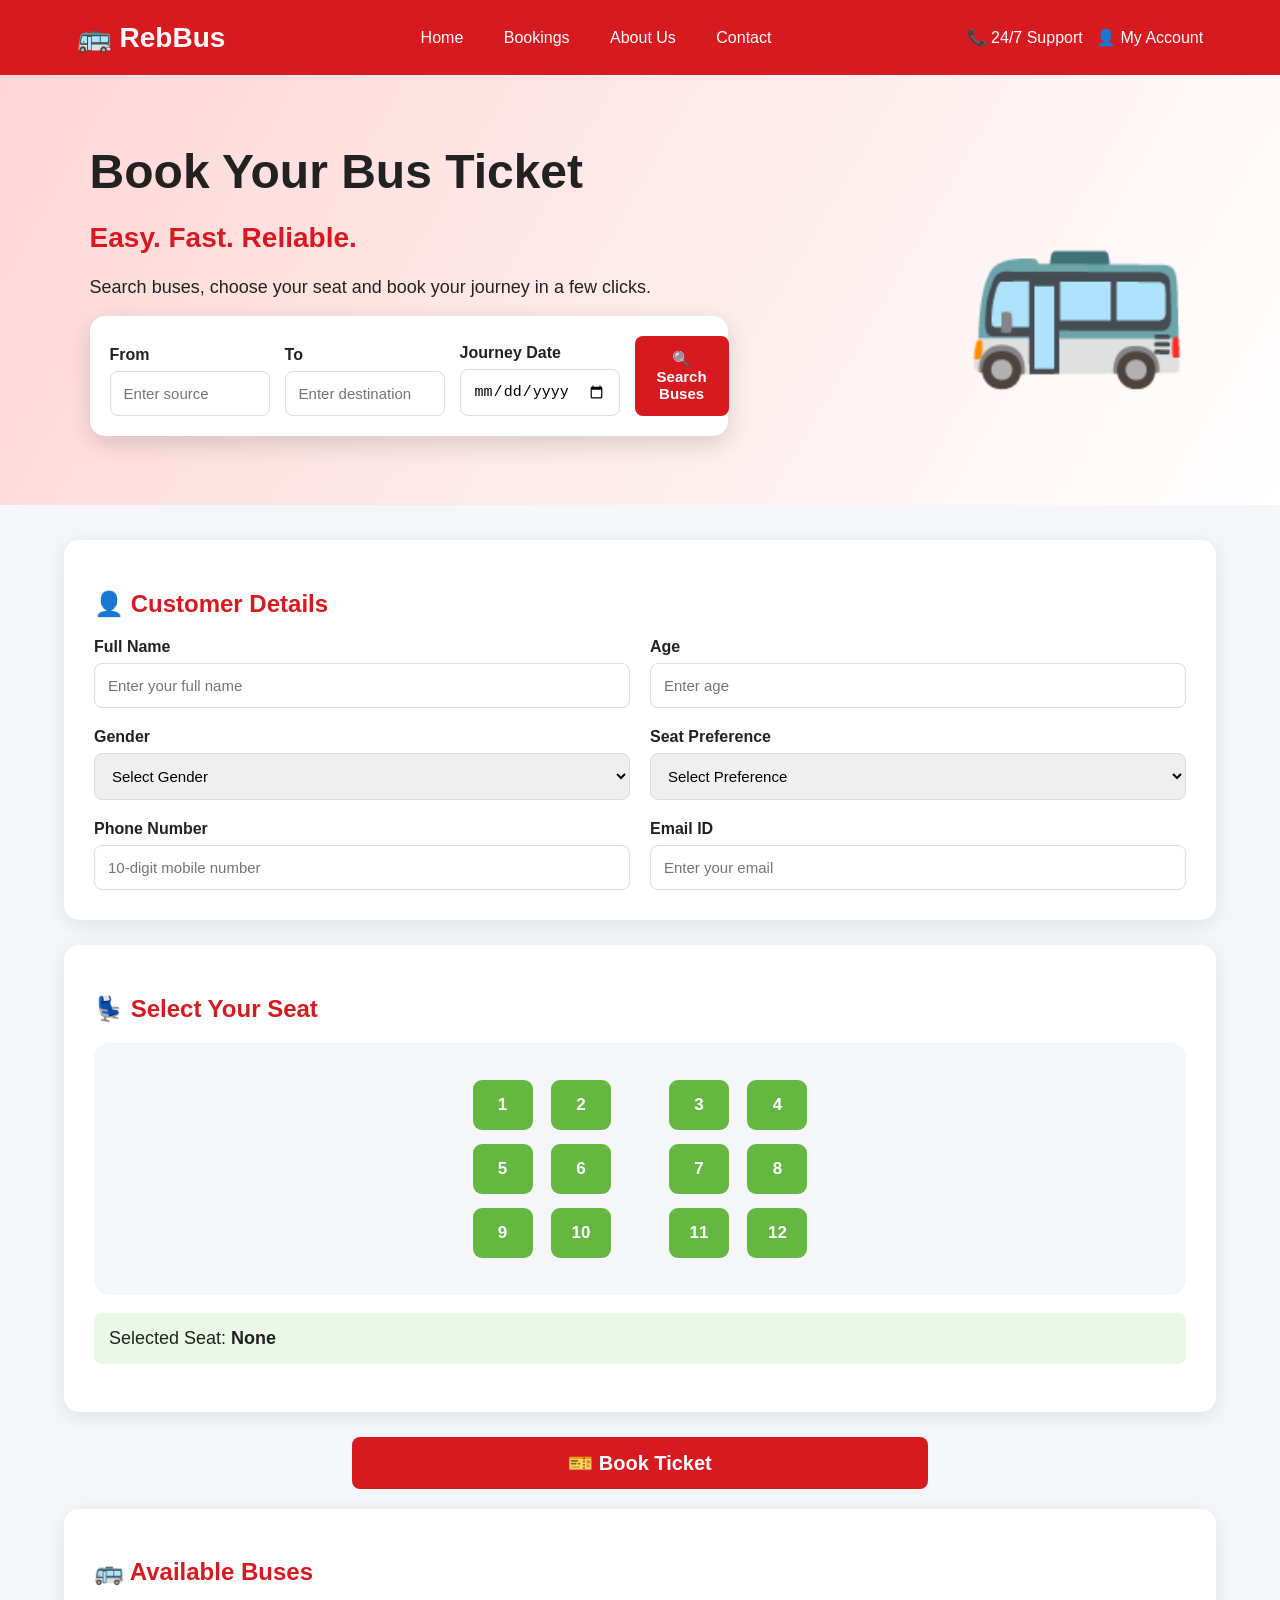
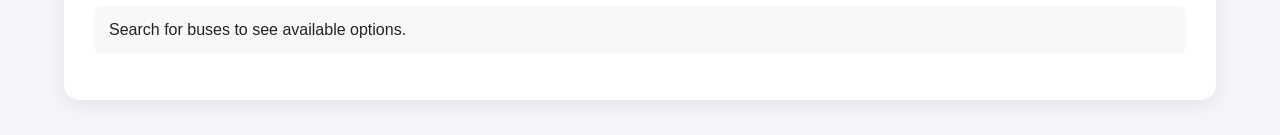
==== index.html @ 6df90c5b "Add files via upload" ====
<!DOCTYPE html>
<html>
<head>
	<meta charset="UTF-8">
    <title>RebBus - Bus Booking</title>
    <link rel="stylesheet" href="style.css">
</head>

<body>

<header>
    <div class="logo">🚌 RebBus</div>
    <nav>
        <span>Home</span>
        <span>Bookings</span>
        <span>About Us</span>
        <span>Contact</span>
    </nav>
    <div>📞 24/7 Support &nbsp; 👤 My Account</div>
</header>

<section class="hero">

    <div class="heroText">
        <h1>Book Your Bus Ticket</h1>
        <h2>Easy. Fast. Reliable.</h2>
        <p>Search buses, choose your seat and book your journey in a few clicks.</p>

        <div class="searchBox">

            <div>
                <label>From</label>
                <input type="text" id="source" placeholder="Enter source">
            </div>

            <div>
                <label>To</label>
                <input type="text" id="destination" placeholder="Enter destination">
            </div>

            <div>
                <label>Journey Date</label>
                <input type="date" id="journeyDate">
            </div>

            <button onclick="searchBus()">🔍 Search Buses</button>

        </div>
    </div>

    <div class="busAnimation">
        🚌
    </div>

</section>

<main>

    <section class="card">

        <h2>👤 Customer Details</h2>

        <div class="formGrid">

            <div>
                <label>Full Name</label>
                <input type="text" id="name" placeholder="Enter your full name">
            </div>

            <div>
                <label>Age</label>
                <input type="number" id="age" placeholder="Enter age">
            </div>

            <div>
                <label>Gender</label>
                <select id="gender">
                    <option value="">Select Gender</option>
                    <option value="Female">Female</option>
                    <option value="Male">Male</option>
                    <option value="Other">Other</option>
                </select>
            </div>

            <div>
                <label>Seat Preference</label>
                <select id="seatPreference">
                    <option value="">Select Preference</option>
                    <option value="Window">Window</option>
                    <option value="Aisle">Aisle</option>
                    <option value="Any">Any</option>
                </select>
            </div>

            <div>
                <label>Phone Number</label>
                <input type="text" id="phone" placeholder="10-digit mobile number">
            </div>

            <div>
                <label>Email ID</label>
                <input type="email" id="email" placeholder="Enter your email">
            </div>

        </div>

    </section>

    <section class="card">

        <h2>💺 Select Your Seat</h2>

        <div id="seatLayout">

            <button class="seat" onclick="selectSeat(this)">1</button>
            <button class="seat" onclick="selectSeat(this)">2</button>
            <span class="aisle"></span>
            <button class="seat" onclick="selectSeat(this)">3</button>
            <button class="seat" onclick="selectSeat(this)">4</button>

            <br>

            <button class="seat" onclick="selectSeat(this)">5</button>
            <button class="seat" onclick="selectSeat(this)">6</button>
            <span class="aisle"></span>
            <button class="seat" onclick="selectSeat(this)">7</button>
            <button class="seat" onclick="selectSeat(this)">8</button>

            <br>

            <button class="seat" onclick="selectSeat(this)">9</button>
            <button class="seat" onclick="selectSeat(this)">10</button>
            <span class="aisle"></span>
            <button class="seat" onclick="selectSeat(this)">11</button>
            <button class="seat" onclick="selectSeat(this)">12</button>

        </div>

        <p class="selected">
            Selected Seat:
            <strong id="selectedSeat">None</strong>
        </p>

    </section>

    <section class="bookingSection">

        <button class="bookButton" onclick="bookTicket()">
            🎫 Book Ticket
        </button>

        <h2 id="message"></h2>

    </section>

    <section class="card buses">

        <h2>🚌 Available Buses</h2>

        <div id="busList">
            <p>Search for buses to see available options.</p>
        </div>

    </section>

</main>

<script src="script.js"></script>

</body>
</html>
---- style.css ----
* {
    box-sizing: border-box;
}

body {
    margin: 0;
    font-family: Arial, sans-serif;
    background: #f5f6fa;
    color: #222;
}

header {
    height: 75px;
    background: #d71920;
    color: white;
    display: flex;
    align-items: center;
    justify-content: space-between;
    padding: 0 6%;
}

.logo {
    font-size: 28px;
    font-weight: bold;
}

nav span {
    margin: 0 18px;
    cursor: pointer;
}

.hero {
    min-height: 430px;
    background: linear-gradient(120deg, #ffd6d6, #fff);
    display: flex;
    align-items: center;
    justify-content: space-between;
    padding: 50px 7%;
    overflow: hidden;
}

.heroText {
    width: 58%;
}

.hero h1 {
    font-size: 48px;
    margin: 0;
}

.hero h2 {
    font-size: 28px;
    color: #d71920;
}

.hero p {
    font-size: 18px;
}

.busAnimation {
    font-size: 180px;
    animation: moveBus 3s infinite alternate ease-in-out;
}

@keyframes moveBus {
    from {
        transform: translateX(0);
    }

    to {
        transform: translateX(45px);
    }
}

.searchBox {
    background: white;
    padding: 20px;
    border-radius: 15px;
    display: flex;
    gap: 15px;
    align-items: end;
    box-shadow: 0 8px 25px rgba(0,0,0,0.15);
}

label {
    display: block;
    font-weight: bold;
    margin-bottom: 7px;
}

input,
select {
    width: 100%;
    padding: 13px;
    border: 1px solid #ddd;
    border-radius: 8px;
    font-size: 15px;
}

.searchBox input {
    width: 160px;
}

button {
    border: none;
    cursor: pointer;
}

.searchBox button,
.bookButton {
    background: #d71920;
    color: white;
    padding: 14px 22px;
    border-radius: 8px;
    font-weight: bold;
    font-size: 15px;
}

main {
    width: 90%;
    max-width: 1200px;
    margin: 35px auto;
}

.card {
    background: white;
    padding: 30px;
    margin-bottom: 25px;
    border-radius: 15px;
    box-shadow: 0 5px 20px rgba(0,0,0,0.08);
}

.card h2 {
    color: #d71920;
}

.formGrid {
    display: grid;
    grid-template-columns: 1fr 1fr;
    gap: 20px;
}

#seatLayout {
    background: #f5f6fa;
    padding: 30px;
    text-align: center;
    border-radius: 15px;
}

.seat {
    width: 60px;
    height: 50px;
    margin: 7px;
    background: #65b741;
    color: white;
    border-radius: 9px;
    font-size: 17px;
    font-weight: bold;
}

.seat:hover {
    transform: scale(1.08);
}

.seat.selected {
    background: #2878e8;
}

.aisle {
    display: inline-block;
    width: 35px;
}

.selected {
    background: #e9f8e7;
    padding: 15px;
    border-radius: 8px;
    font-size: 18px;
}

.bookingSection {
    text-align: center;
}

.bookButton {
    width: 50%;
    font-size: 20px;
}

#message {
    color: green;
}

.buses p {
    padding: 15px;
    background: #f8f8f8;
    border-radius: 8px;
}
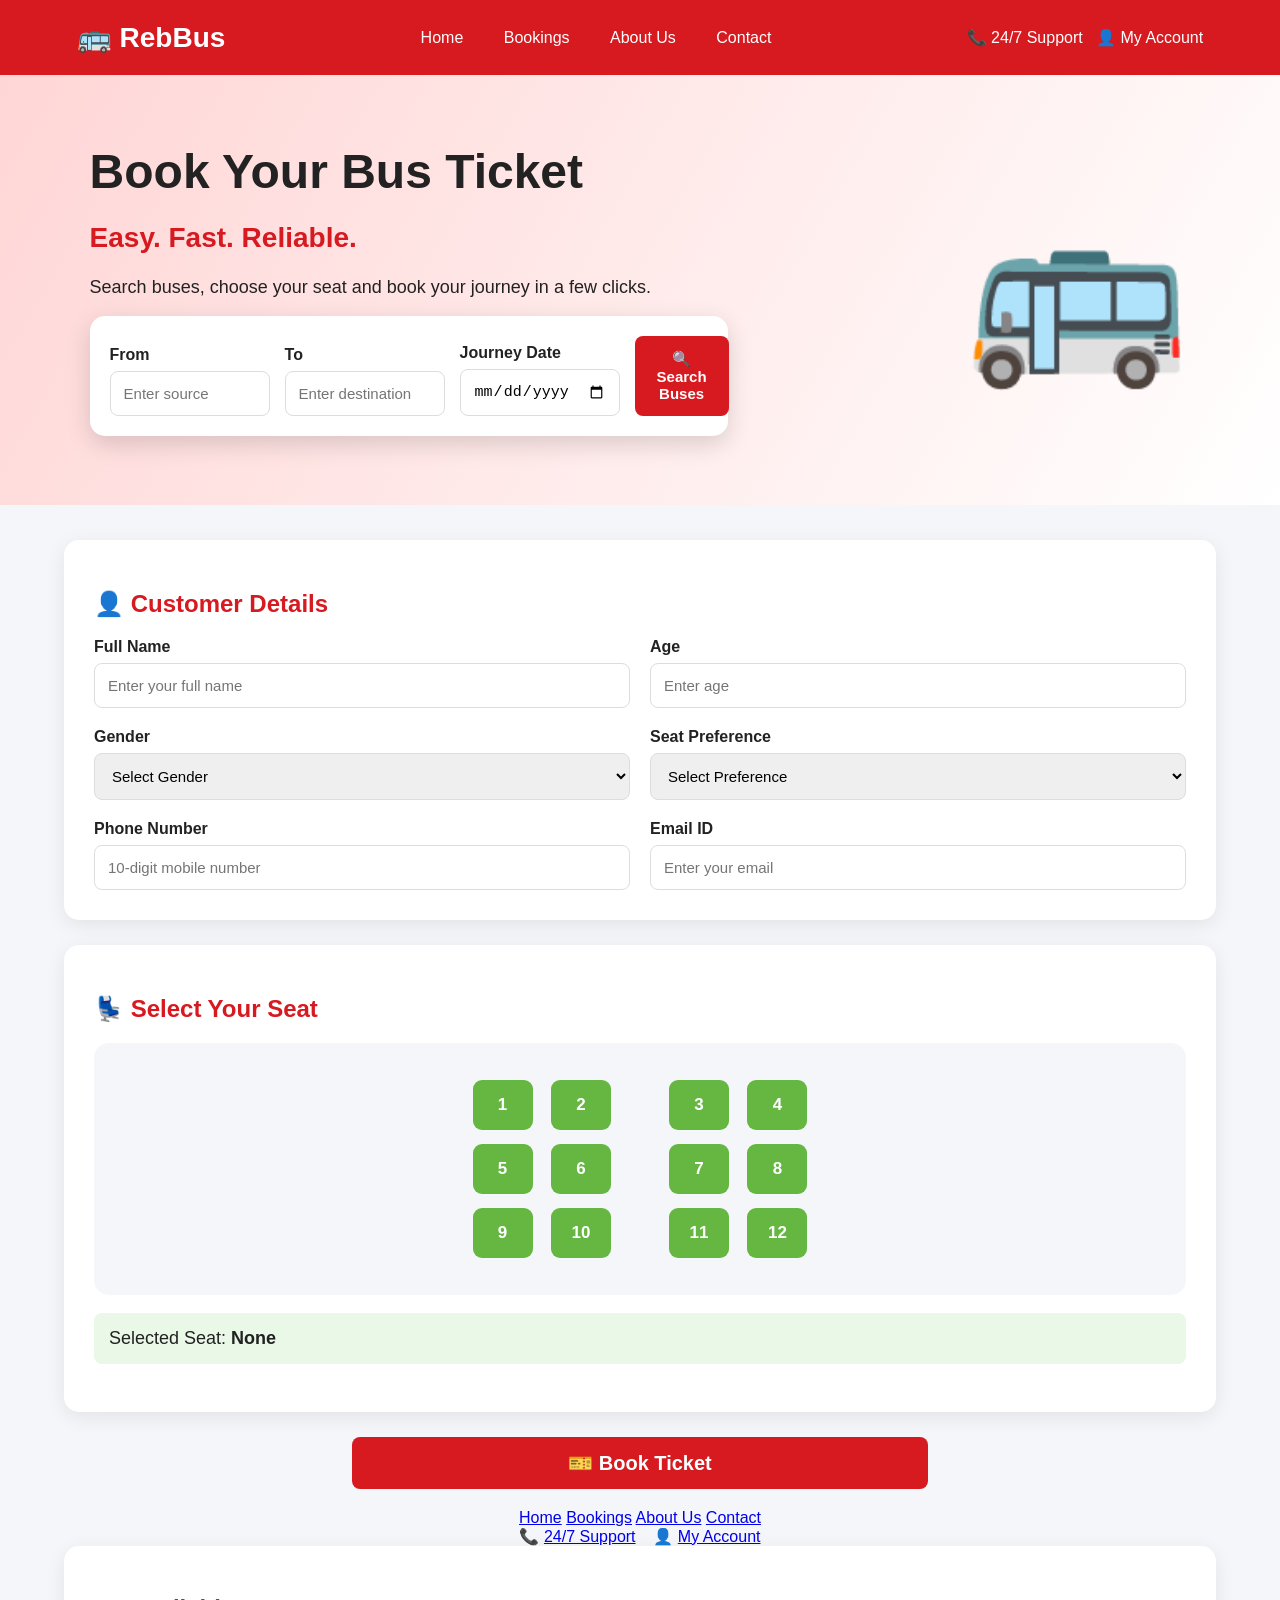
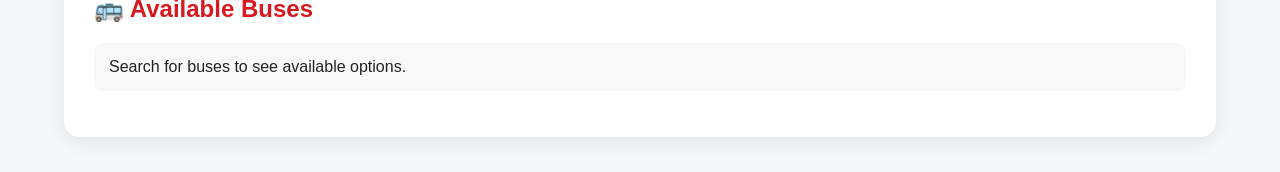
==== commit 3c1b7203: "Update index.html" ====
--- a/index.html
+++ b/index.html
@@ -40,7 +40,15 @@
 
             <div>
                 <label>Journey Date</label>
-                <input type="date" id="journeyDate">
+                <input type="date" id="journeyDate" min="">
+				<script>
+const today = new Date();
+const yyyy = today.getFullYear();
+const mm = String(today.getMonth() + 1).padStart(2, '0');
+const dd = String(today.getDate()).padStart(2, '0');
+
+document.getElementById("journeyDate").min = `${yyyy}-${mm}-${dd}`;
+</script>
             </div>
 
             <button onclick="searchBus()">🔍 Search Buses</button>
@@ -150,7 +158,18 @@
         </button>
 
         <h2 id="message"></h2>
+<nav>
+    <a href="index.html">Home</a>
+    <a href="bookings.html">Bookings</a>
+    <a href="about.html">About Us</a>
+    <a href="support.html">Contact</a>
+</nav>
 
+<div class="accountLinks">
+    📞 <a href="support.html">24/7 Support</a>
+    &nbsp;&nbsp;
+    👤 <a href="login.html">My Account</a>
+</div>
     </section>
 
     <section class="card buses">
@@ -168,4 +187,4 @@
 <script src="script.js"></script>
 
 </body>
-</html>+</html>
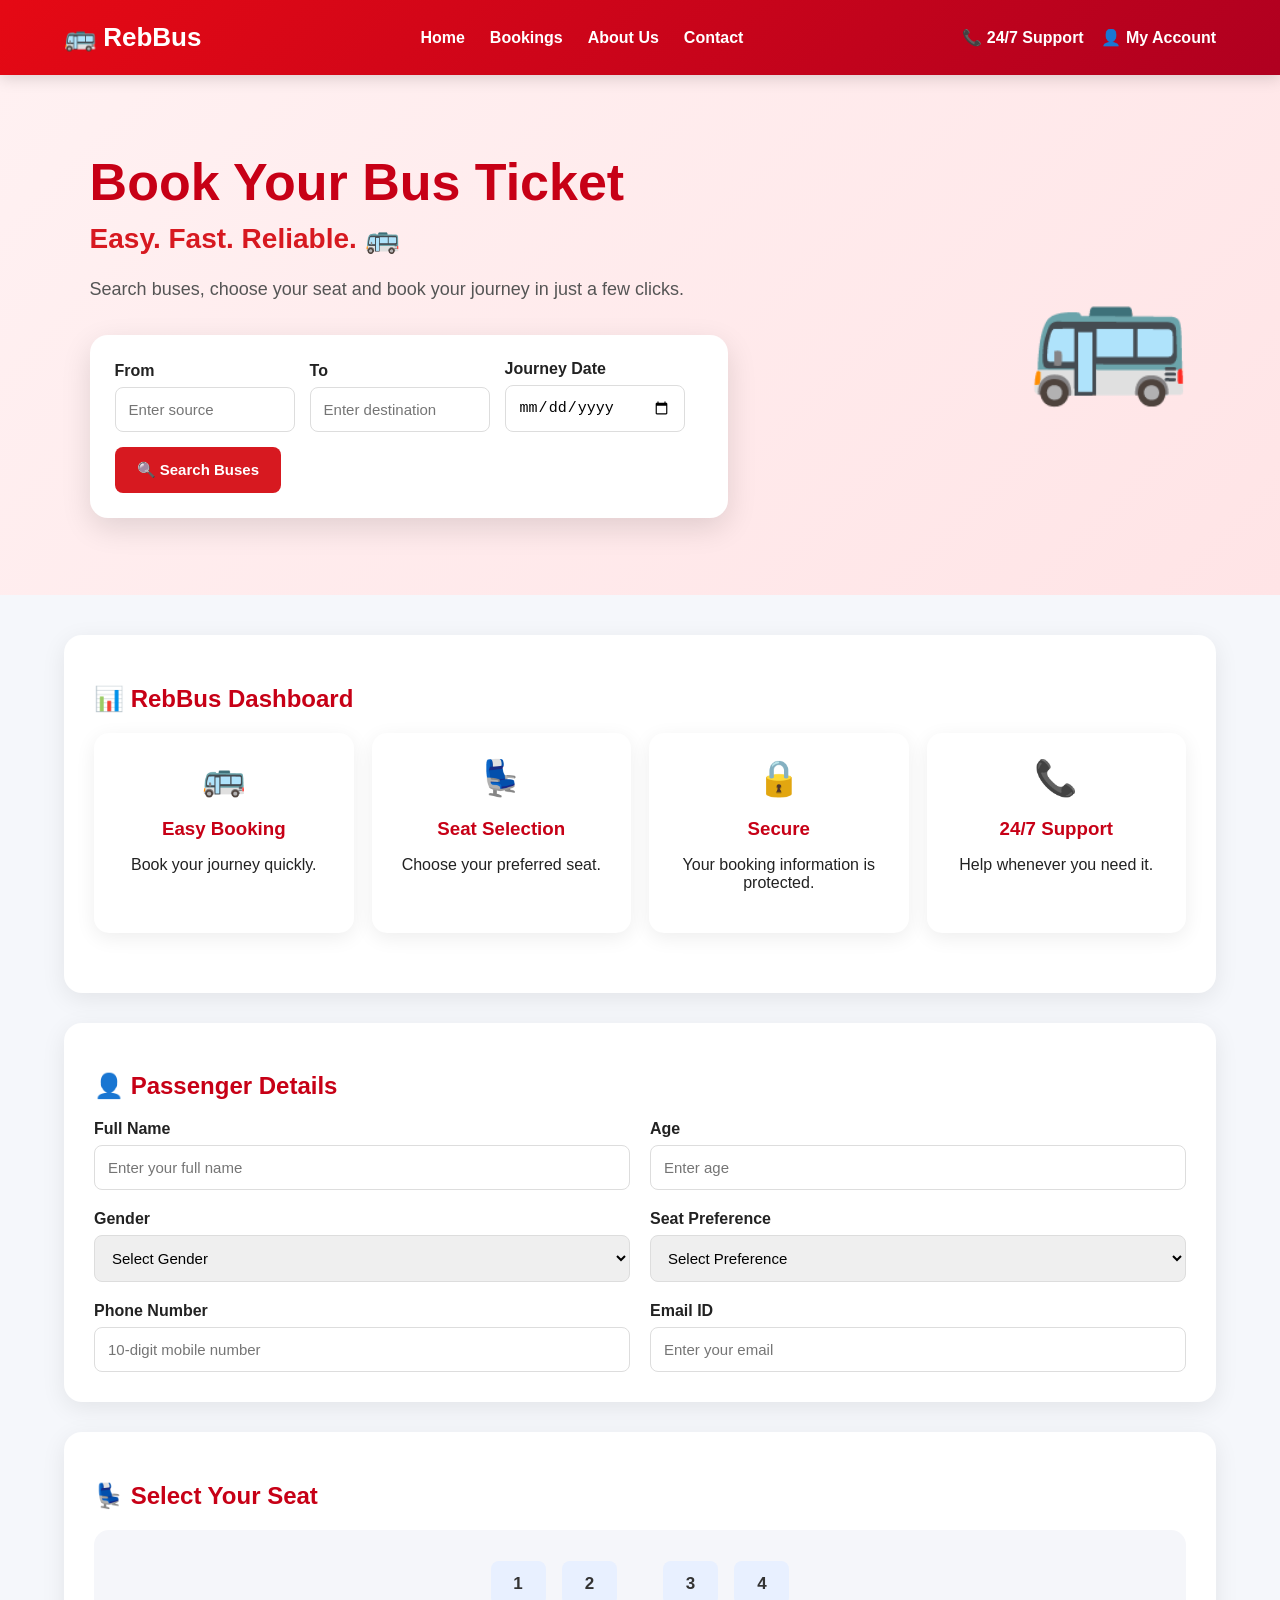
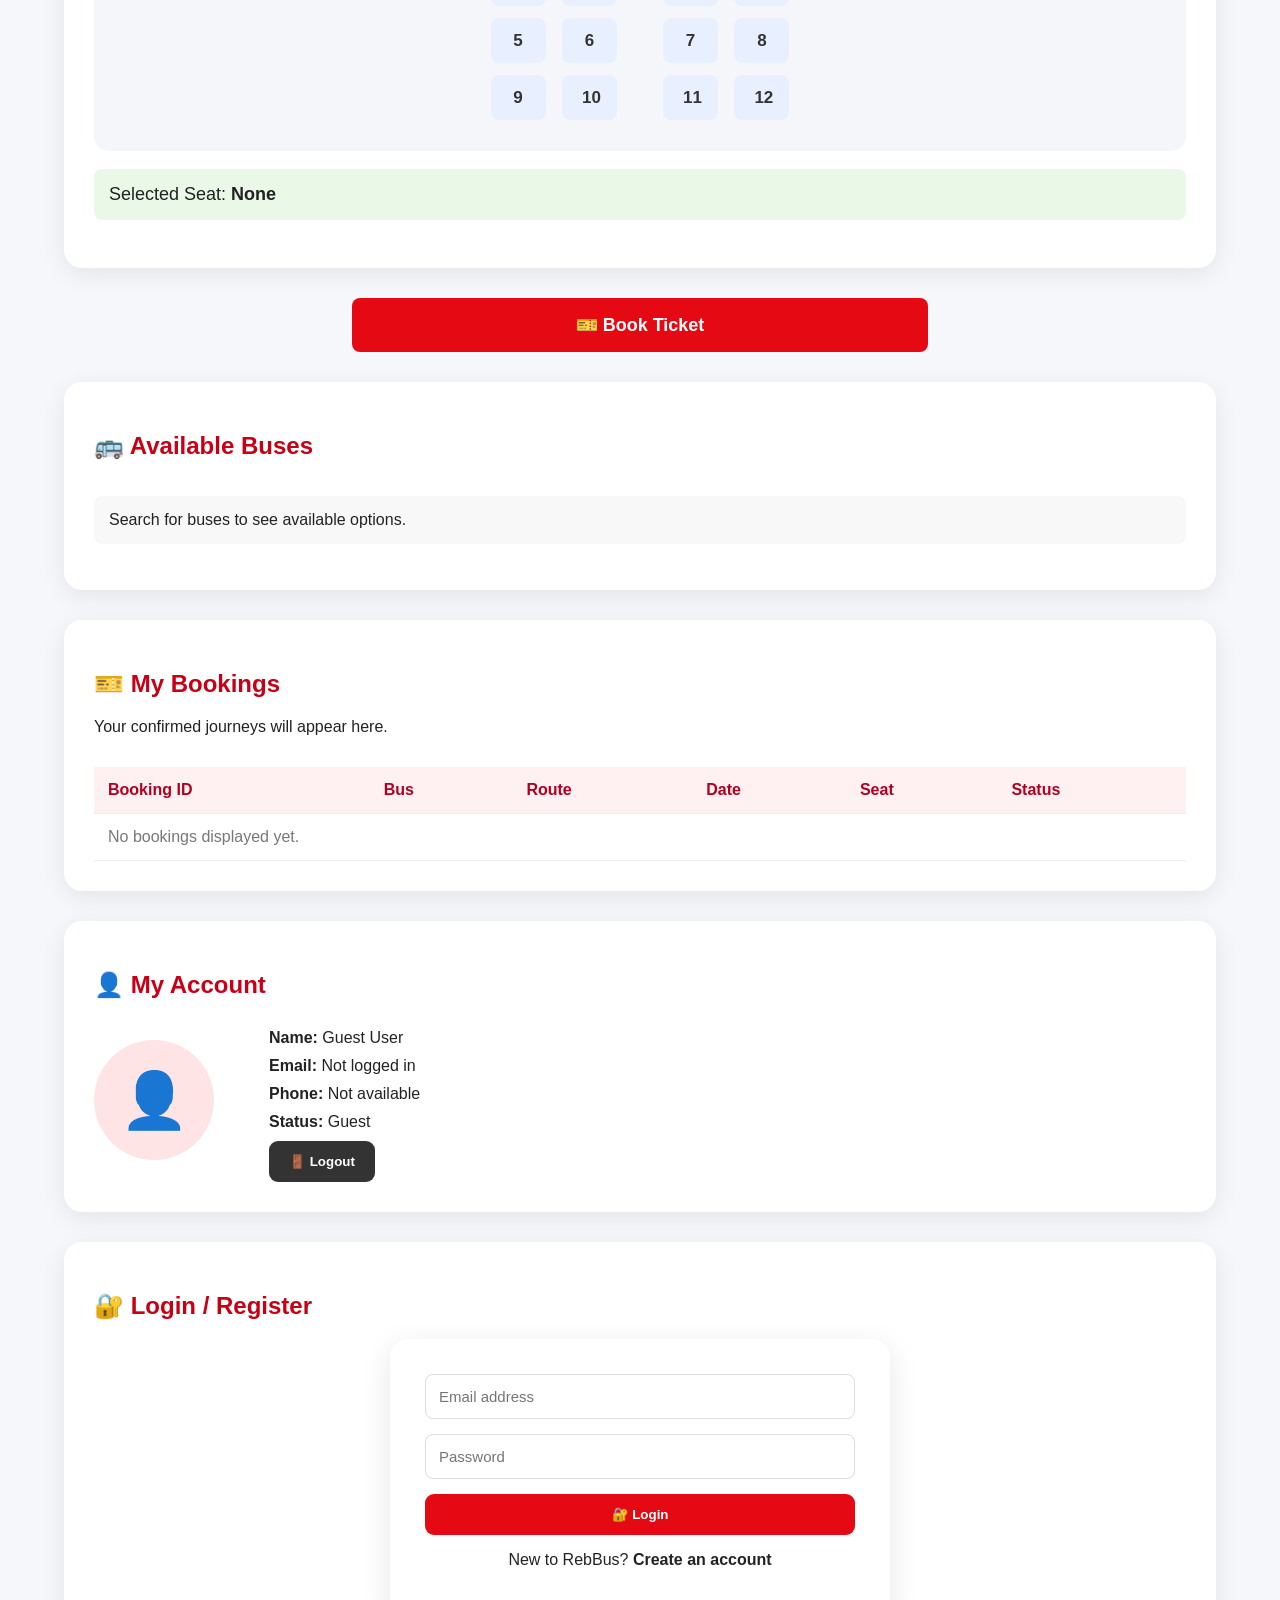
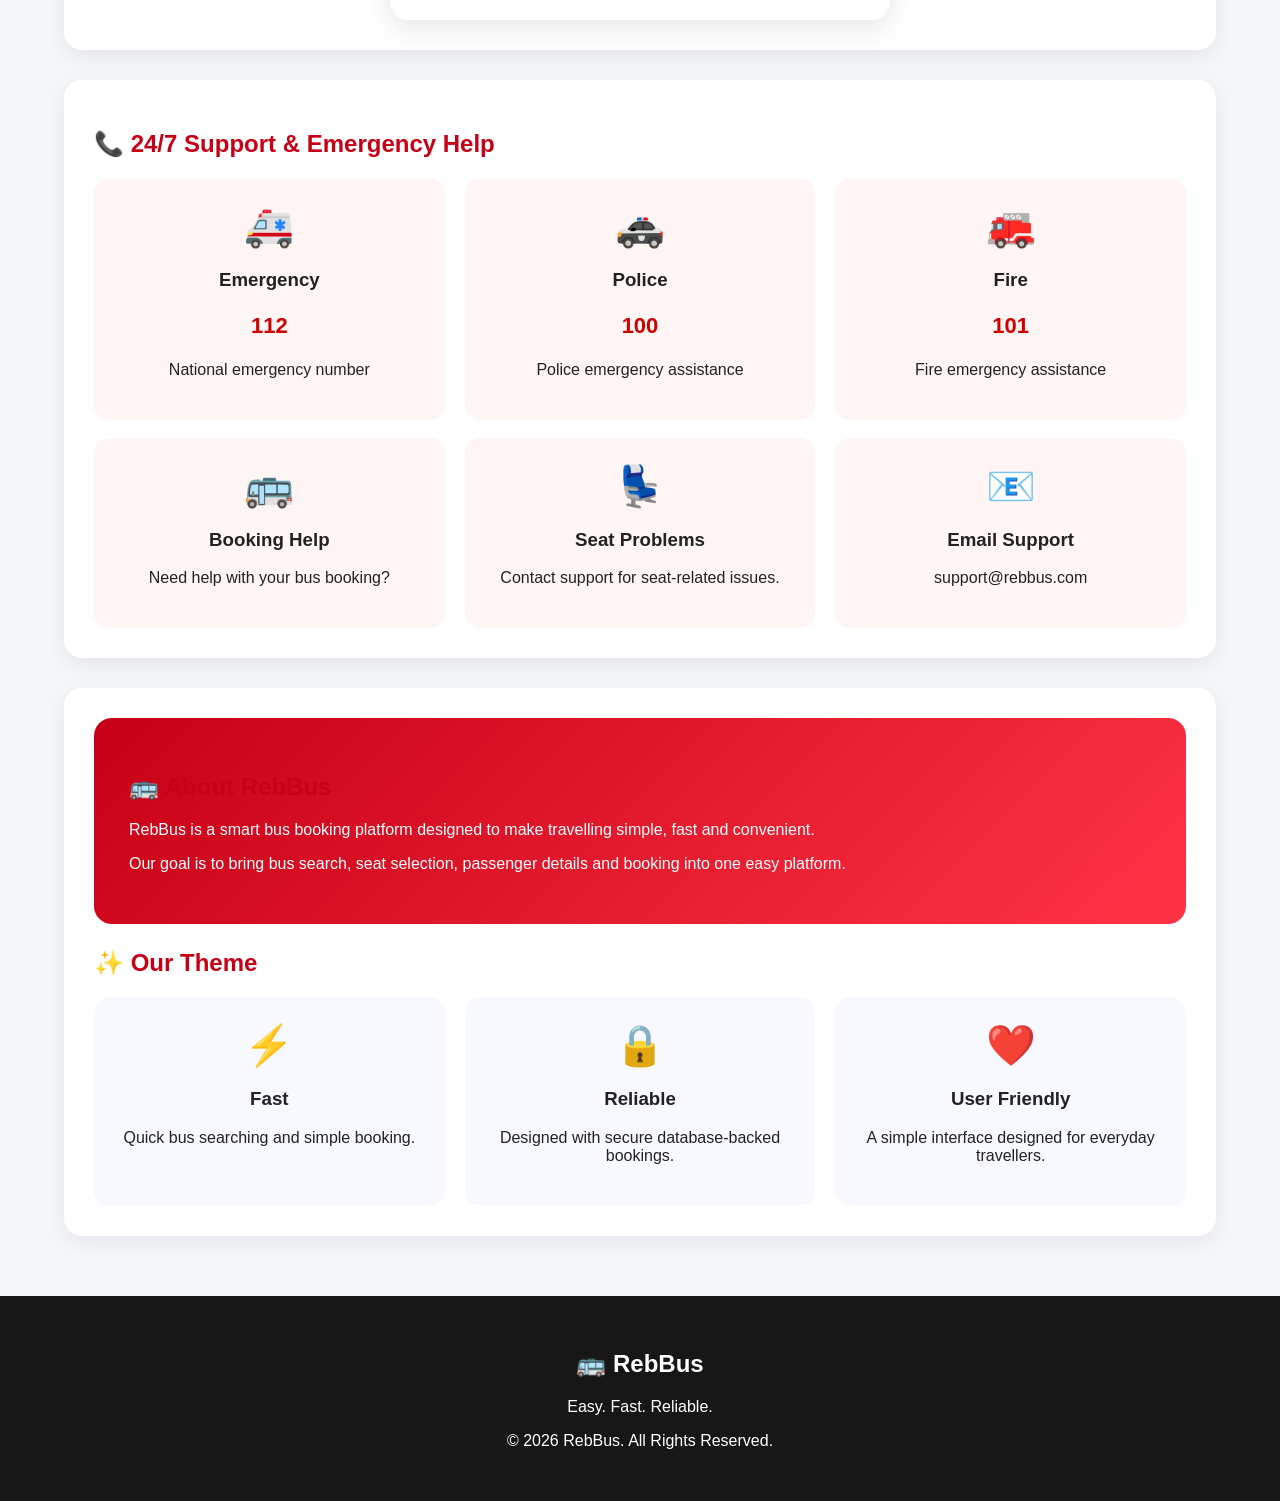
==== commit 952e7cc3: "Update index.html" ====
--- a/index.html
+++ b/index.html
@@ -1,60 +1,558 @@
 <!DOCTYPE html>
-<html>
+<html lang="en">
+
 <head>
-	<meta charset="UTF-8">
-    <title>RebBus - Bus Booking</title>
+    <meta charset="UTF-8">
+    <meta name="viewport" content="width=device-width, initial-scale=1.0">
+
+    <title>RebBus - Smart Bus Booking</title>
+
     <link rel="stylesheet" href="style.css">
+
+    <style>
+        * {
+            box-sizing: border-box;
+            scroll-behavior: smooth;
+        }
+
+        body {
+            margin: 0;
+            font-family: Arial, sans-serif;
+            background: #f5f7fb;
+            color: #222;
+        }
+
+        /* ================= HEADER ================= */
+
+        header {
+            background: linear-gradient(135deg, #e50914, #b00020);
+            color: white;
+            padding: 16px 5%;
+            display: flex;
+            align-items: center;
+            justify-content: space-between;
+            position: sticky;
+            top: 0;
+            z-index: 1000;
+            box-shadow: 0 3px 15px rgba(0,0,0,0.15);
+        }
+
+        .logo {
+            font-size: 26px;
+            font-weight: bold;
+            white-space: nowrap;
+        }
+
+        nav {
+            display: flex;
+            gap: 25px;
+        }
+
+        nav a,
+        .accountLinks a {
+            color: white;
+            text-decoration: none;
+            font-weight: bold;
+            cursor: pointer;
+        }
+
+        nav a:hover,
+        .accountLinks a:hover {
+            opacity: 0.75;
+        }
+
+        .accountLinks {
+            white-space: nowrap;
+        }
+
+        /* ================= HERO ================= */
+
+        .hero {
+            min-height: 520px;
+            padding: 70px 7%;
+            display: flex;
+            align-items: center;
+            justify-content: space-between;
+            background: linear-gradient(135deg, #fff1f2, #ffe4e6);
+        }
+
+        .heroText {
+            max-width: 850px;
+        }
+
+        .heroText h1 {
+            font-size: 52px;
+            margin-bottom: 10px;
+            color: #c70016;
+        }
+
+        .heroText h2 {
+            font-size: 28px;
+            margin-top: 0;
+        }
+
+        .heroText p {
+            font-size: 18px;
+            color: #555;
+        }
+
+        .busAnimation {
+            font-size: 130px;
+            animation: moveBus 3s infinite alternate ease-in-out;
+        }
+
+        @keyframes moveBus {
+            from {
+                transform: translateX(0);
+            }
+
+            to {
+                transform: translateX(40px);
+            }
+        }
+
+        /* ================= SEARCH ================= */
+
+        .searchBox {
+            margin-top: 35px;
+            background: white;
+            padding: 25px;
+            border-radius: 18px;
+            display: flex;
+            flex-wrap: wrap;
+            gap: 15px;
+            box-shadow: 0 10px 30px rgba(0,0,0,0.12);
+        }
+
+        .searchBox div {
+            display: flex;
+            flex-direction: column;
+        }
+
+        label {
+            font-weight: bold;
+            margin-bottom: 7px;
+        }
+
+        input,
+        select {
+            padding: 13px;
+            border: 1px solid #ddd;
+            border-radius: 8px;
+            font-size: 15px;
+            min-width: 180px;
+        }
+
+        button {
+            border: none;
+            border-radius: 9px;
+            padding: 13px 20px;
+            cursor: pointer;
+            font-weight: bold;
+        }
+
+        .searchButton {
+            background: #e50914;
+            color: white;
+            align-self: end;
+        }
+
+        .searchButton:hover,
+        .bookButton:hover {
+            background: #b00020;
+        }
+
+        /* ================= MAIN ================= */
+
+        main {
+            width: 90%;
+            max-width: 1200px;
+            margin: 40px auto;
+        }
+
+        .card {
+            background: white;
+            margin-bottom: 30px;
+            padding: 30px;
+            border-radius: 18px;
+            box-shadow: 0 6px 25px rgba(0,0,0,0.08);
+        }
+
+        .card h2 {
+            color: #c70016;
+        }
+
+        .formGrid {
+            display: grid;
+            grid-template-columns: repeat(2, 1fr);
+            gap: 20px;
+        }
+
+        /* ================= SEATS ================= */
+
+        #seatLayout {
+            text-align: center;
+            padding: 25px;
+        }
+
+        .seat {
+            background: #e8f0ff;
+            color: #333;
+            margin: 6px;
+            width: 55px;
+            height: 45px;
+            border-radius: 8px;
+        }
+
+        .seat:hover {
+            background: #c70016;
+            color: white;
+        }
+
+        .aisle {
+            display: inline-block;
+            width: 25px;
+        }
+
+        .selected {
+            font-size: 18px;
+        }
+
+        /* ================= BOOK BUTTON ================= */
+
+        .bookingSection {
+            text-align: center;
+            margin: 30px 0;
+        }
+
+        .bookButton {
+            background: #e50914;
+            color: white;
+            font-size: 18px;
+            padding: 16px 35px;
+        }
+
+        #message {
+            margin-top: 20px;
+        }
+
+        /* ================= BUS CARDS ================= */
+
+        #busList {
+            display: grid;
+            grid-template-columns: repeat(auto-fit, minmax(250px, 1fr));
+            gap: 20px;
+        }
+
+        .bus-card {
+            background: #fff;
+            border: 1px solid #eee;
+            border-radius: 15px;
+            padding: 20px;
+            box-shadow: 0 5px 15px rgba(0,0,0,0.07);
+        }
+
+        .bus-card h3 {
+            color: #c70016;
+        }
+
+        /* ================= DASHBOARD ================= */
+
+        .dashboard {
+            display: grid;
+            grid-template-columns: repeat(4, 1fr);
+            gap: 18px;
+            margin-bottom: 30px;
+        }
+
+        .dashboard-card {
+            background: white;
+            padding: 25px;
+            border-radius: 15px;
+            text-align: center;
+            box-shadow: 0 5px 20px rgba(0,0,0,0.07);
+        }
+
+        .dashboard-card span {
+            font-size: 35px;
+        }
+
+        .dashboard-card h3 {
+            margin-bottom: 5px;
+            color: #c70016;
+        }
+
+        /* ================= BOOKINGS ================= */
+
+        .booking-history {
+            overflow-x: auto;
+        }
+
+        .booking-table {
+            width: 100%;
+            border-collapse: collapse;
+            margin-top: 15px;
+        }
+
+        .booking-table th,
+        .booking-table td {
+            border-bottom: 1px solid #eee;
+            padding: 14px;
+            text-align: left;
+        }
+
+        .booking-table th {
+            background: #fff1f2;
+            color: #b00020;
+        }
+
+        .empty-message {
+            color: #777;
+            padding: 20px 0;
+        }
+
+        /* ================= ACCOUNT ================= */
+
+        .account-box {
+            display: grid;
+            grid-template-columns: 150px 1fr;
+            gap: 25px;
+            align-items: center;
+        }
+
+        .profile-icon {
+            width: 120px;
+            height: 120px;
+            border-radius: 50%;
+            background: #ffe4e6;
+            display: flex;
+            align-items: center;
+            justify-content: center;
+            font-size: 55px;
+        }
+
+        .account-info p {
+            margin: 10px 0;
+        }
+
+        .logoutButton {
+            background: #333;
+            color: white;
+        }
+
+        /* ================= LOGIN ================= */
+
+        .login-box {
+            max-width: 500px;
+            margin: auto;
+            background: #fff;
+            padding: 35px;
+            border-radius: 18px;
+            box-shadow: 0 8px 30px rgba(0,0,0,0.1);
+        }
+
+        .login-box input {
+            width: 100%;
+            margin-bottom: 15px;
+        }
+
+        .loginButton {
+            width: 100%;
+            background: #e50914;
+            color: white;
+        }
+
+        /* ================= SUPPORT ================= */
+
+        .support-grid {
+            display: grid;
+            grid-template-columns: repeat(3, 1fr);
+            gap: 20px;
+        }
+
+        .support-card {
+            padding: 25px;
+            border-radius: 15px;
+            background: #fff5f5;
+            text-align: center;
+        }
+
+        .support-card .icon {
+            font-size: 40px;
+        }
+
+        .emergency {
+            color: #d00000;
+            font-size: 22px;
+            font-weight: bold;
+        }
+
+        /* ================= ABOUT ================= */
+
+        .about-highlight {
+            background: linear-gradient(135deg, #c70016, #ff3344);
+            color: white;
+            border-radius: 18px;
+            padding: 35px;
+            margin-bottom: 25px;
+        }
+
+        .feature-grid {
+            display: grid;
+            grid-template-columns: repeat(3, 1fr);
+            gap: 20px;
+        }
+
+        .feature {
+            background: #f8f9ff;
+            padding: 25px;
+            border-radius: 15px;
+            text-align: center;
+        }
+
+        .feature span {
+            font-size: 40px;
+        }
+
+        /* ================= FOOTER ================= */
+
+        footer {
+            background: #171717;
+            color: white;
+            padding: 35px 7%;
+            margin-top: 60px;
+            text-align: center;
+        }
+
+        /* ================= MOBILE ================= */
+
+        @media (max-width: 850px) {
+
+            header {
+                flex-direction: column;
+                gap: 15px;
+            }
+
+            nav {
+                flex-wrap: wrap;
+                justify-content: center;
+            }
+
+            .hero {
+                flex-direction: column;
+                text-align: center;
+            }
+
+            .heroText h1 {
+                font-size: 38px;
+            }
+
+            .formGrid,
+            .support-grid,
+            .feature-grid,
+            .dashboard {
+                grid-template-columns: 1fr;
+            }
+
+            .account-box {
+                grid-template-columns: 1fr;
+                text-align: center;
+            }
+
+            .profile-icon {
+                margin: auto;
+            }
+        }
+    </style>
 </head>
 
+
 <body>
 
+<!-- ================= HEADER ================= -->
+
 <header>
-    <div class="logo">🚌 RebBus</div>
+
+    <div class="logo">
+        🚌 RebBus
+    </div>
+
     <nav>
-        <span>Home</span>
-        <span>Bookings</span>
-        <span>About Us</span>
-        <span>Contact</span>
+        <a href="#home">Home</a>
+        <a href="#bookings">Bookings</a>
+        <a href="#about">About Us</a>
+        <a href="#support">Contact</a>
     </nav>
-    <div>📞 24/7 Support &nbsp; 👤 My Account</div>
+
+    <div class="accountLinks">
+        📞 <a href="#support">24/7 Support</a>
+        &nbsp;&nbsp;
+        👤 <a href="#account">My Account</a>
+    </div>
+
 </header>
 
-<section class="hero">
+
+<!-- ================= HOME ================= -->
+
+<section class="hero" id="home">
 
     <div class="heroText">
+
         <h1>Book Your Bus Ticket</h1>
-        <h2>Easy. Fast. Reliable.</h2>
-        <p>Search buses, choose your seat and book your journey in a few clicks.</p>
+
+        <h2>Easy. Fast. Reliable. 🚌</h2>
+
+        <p>
+            Search buses, choose your seat and book your journey
+            in just a few clicks.
+        </p>
+
 
         <div class="searchBox">
 
             <div>
                 <label>From</label>
-                <input type="text" id="source" placeholder="Enter source">
+                <input
+                    type="text"
+                    id="source"
+                    placeholder="Enter source">
             </div>
+
 
             <div>
                 <label>To</label>
-                <input type="text" id="destination" placeholder="Enter destination">
+                <input
+                    type="text"
+                    id="destination"
+                    placeholder="Enter destination">
             </div>
 
+
             <div>
+
                 <label>Journey Date</label>
-                <input type="date" id="journeyDate" min="">
-				<script>
-const today = new Date();
-const yyyy = today.getFullYear();
-const mm = String(today.getMonth() + 1).padStart(2, '0');
-const dd = String(today.getDate()).padStart(2, '0');
-
-document.getElementById("journeyDate").min = `${yyyy}-${mm}-${dd}`;
-</script>
+
+                <input
+                    type="date"
+                    id="journeyDate"
+                    min="">
+
             </div>
 
-            <button onclick="searchBus()">🔍 Search Buses</button>
-
-        </div>
-    </div>
+
+            <button
+                class="searchButton"
+                onclick="searchBus()">
+
+                🔍 Search Buses
+
+            </button>
+
+        </div>
+
+    </div>
+
 
     <div class="busAnimation">
         🚌
@@ -62,129 +560,604 @@
 
 </section>
 
+
 <main>
 
-    <section class="card">
-
-        <h2>👤 Customer Details</h2>
-
-        <div class="formGrid">
-
-            <div>
-                <label>Full Name</label>
-                <input type="text" id="name" placeholder="Enter your full name">
-            </div>
-
-            <div>
-                <label>Age</label>
-                <input type="number" id="age" placeholder="Enter age">
-            </div>
-
-            <div>
-                <label>Gender</label>
-                <select id="gender">
-                    <option value="">Select Gender</option>
-                    <option value="Female">Female</option>
-                    <option value="Male">Male</option>
-                    <option value="Other">Other</option>
-                </select>
-            </div>
-
-            <div>
-                <label>Seat Preference</label>
-                <select id="seatPreference">
-                    <option value="">Select Preference</option>
-                    <option value="Window">Window</option>
-                    <option value="Aisle">Aisle</option>
-                    <option value="Any">Any</option>
-                </select>
-            </div>
-
-            <div>
-                <label>Phone Number</label>
-                <input type="text" id="phone" placeholder="10-digit mobile number">
-            </div>
-
-            <div>
-                <label>Email ID</label>
-                <input type="email" id="email" placeholder="Enter your email">
-            </div>
-
-        </div>
-
-    </section>
-
-    <section class="card">
-
-        <h2>💺 Select Your Seat</h2>
-
-        <div id="seatLayout">
-
-            <button class="seat" onclick="selectSeat(this)">1</button>
-            <button class="seat" onclick="selectSeat(this)">2</button>
-            <span class="aisle"></span>
-            <button class="seat" onclick="selectSeat(this)">3</button>
-            <button class="seat" onclick="selectSeat(this)">4</button>
-
-            <br>
-
-            <button class="seat" onclick="selectSeat(this)">5</button>
-            <button class="seat" onclick="selectSeat(this)">6</button>
-            <span class="aisle"></span>
-            <button class="seat" onclick="selectSeat(this)">7</button>
-            <button class="seat" onclick="selectSeat(this)">8</button>
-
-            <br>
-
-            <button class="seat" onclick="selectSeat(this)">9</button>
-            <button class="seat" onclick="selectSeat(this)">10</button>
-            <span class="aisle"></span>
-            <button class="seat" onclick="selectSeat(this)">11</button>
-            <button class="seat" onclick="selectSeat(this)">12</button>
-
-        </div>
-
-        <p class="selected">
-            Selected Seat:
-            <strong id="selectedSeat">None</strong>
+
+<!-- ================= DASHBOARD ================= -->
+
+<section class="card">
+
+    <h2>📊 RebBus Dashboard</h2>
+
+    <div class="dashboard">
+
+        <div class="dashboard-card">
+            <span>🚌</span>
+            <h3>Easy Booking</h3>
+            <p>Book your journey quickly.</p>
+        </div>
+
+        <div class="dashboard-card">
+            <span>💺</span>
+            <h3>Seat Selection</h3>
+            <p>Choose your preferred seat.</p>
+        </div>
+
+        <div class="dashboard-card">
+            <span>🔒</span>
+            <h3>Secure</h3>
+            <p>Your booking information is protected.</p>
+        </div>
+
+        <div class="dashboard-card">
+            <span>📞</span>
+            <h3>24/7 Support</h3>
+            <p>Help whenever you need it.</p>
+        </div>
+
+    </div>
+
+</section>
+
+
+<!-- ================= CUSTOMER DETAILS ================= -->
+
+<section class="card" id="bookingForm">
+
+    <h2>👤 Passenger Details</h2>
+
+    <div class="formGrid">
+
+        <div>
+            <label>Full Name</label>
+
+            <input
+                type="text"
+                id="name"
+                placeholder="Enter your full name">
+        </div>
+
+
+        <div>
+            <label>Age</label>
+
+            <input
+                type="number"
+                id="age"
+                placeholder="Enter age">
+        </div>
+
+
+        <div>
+            <label>Gender</label>
+
+            <select id="gender">
+
+                <option value="">
+                    Select Gender
+                </option>
+
+                <option value="Female">
+                    Female
+                </option>
+
+                <option value="Male">
+                    Male
+                </option>
+
+                <option value="Other">
+                    Other
+                </option>
+
+            </select>
+
+        </div>
+
+
+        <div>
+
+            <label>Seat Preference</label>
+
+            <select id="seatPreference">
+
+                <option value="">
+                    Select Preference
+                </option>
+
+                <option value="Window">
+                    Window
+                </option>
+
+                <option value="Aisle">
+                    Aisle
+                </option>
+
+                <option value="Any">
+                    Any
+                </option>
+
+            </select>
+
+        </div>
+
+
+        <div>
+
+            <label>Phone Number</label>
+
+            <input
+                type="text"
+                id="phone"
+                placeholder="10-digit mobile number">
+
+        </div>
+
+
+        <div>
+
+            <label>Email ID</label>
+
+            <input
+                type="email"
+                id="email"
+                placeholder="Enter your email">
+
+        </div>
+
+    </div>
+
+</section>
+
+
+<!-- ================= SEAT SELECTION ================= -->
+
+<section class="card">
+
+    <h2>💺 Select Your Seat</h2>
+
+    <div id="seatLayout">
+
+        <button class="seat" onclick="selectSeat(this)">1</button>
+        <button class="seat" onclick="selectSeat(this)">2</button>
+
+        <span class="aisle"></span>
+
+        <button class="seat" onclick="selectSeat(this)">3</button>
+        <button class="seat" onclick="selectSeat(this)">4</button>
+
+        <br>
+
+        <button class="seat" onclick="selectSeat(this)">5</button>
+        <button class="seat" onclick="selectSeat(this)">6</button>
+
+        <span class="aisle"></span>
+
+        <button class="seat" onclick="selectSeat(this)">7</button>
+        <button class="seat" onclick="selectSeat(this)">8</button>
+
+        <br>
+
+        <button class="seat" onclick="selectSeat(this)">9</button>
+        <button class="seat" onclick="selectSeat(this)">10</button>
+
+        <span class="aisle"></span>
+
+        <button class="seat" onclick="selectSeat(this)">11</button>
+        <button class="seat" onclick="selectSeat(this)">12</button>
+
+    </div>
+
+
+    <p class="selected">
+
+        Selected Seat:
+
+        <strong id="selectedSeat">
+            None
+        </strong>
+
+    </p>
+
+</section>
+
+
+<!-- ================= BOOK BUTTON ================= -->
+
+<section class="bookingSection">
+
+    <button
+        class="bookButton"
+        onclick="bookTicket()">
+
+        🎫 Book Ticket
+
+    </button>
+
+    <h2 id="message"></h2>
+
+</section>
+
+
+<!-- ================= AVAILABLE BUSES ================= -->
+
+<section class="card buses">
+
+    <h2>🚌 Available Buses</h2>
+
+    <div id="busList">
+
+        <p>
+            Search for buses to see available options.
         </p>
 
-    </section>
-
-    <section class="bookingSection">
-
-        <button class="bookButton" onclick="bookTicket()">
-            🎫 Book Ticket
+    </div>
+
+</section>
+
+
+<!-- ================= MY BOOKINGS ================= -->
+
+<section class="card" id="bookings">
+
+    <h2>🎫 My Bookings</h2>
+
+    <p>
+        Your confirmed journeys will appear here.
+    </p>
+
+    <div class="booking-history">
+
+        <table class="booking-table">
+
+            <thead>
+
+                <tr>
+                    <th>Booking ID</th>
+                    <th>Bus</th>
+                    <th>Route</th>
+                    <th>Date</th>
+                    <th>Seat</th>
+                    <th>Status</th>
+                </tr>
+
+            </thead>
+
+
+            <tbody id="bookingHistory">
+
+                <tr>
+                    <td colspan="6" class="empty-message">
+                        No bookings displayed yet.
+                    </td>
+                </tr>
+
+            </tbody>
+
+        </table>
+
+    </div>
+
+</section>
+
+
+<!-- ================= MY ACCOUNT ================= -->
+
+<section class="card" id="account">
+
+    <h2>👤 My Account</h2>
+
+    <div class="account-box">
+
+        <div class="profile-icon">
+            👤
+        </div>
+
+
+        <div class="account-info">
+
+            <p>
+                <strong>Name:</strong>
+                <span id="accountName">
+                    Guest User
+                </span>
+            </p>
+
+            <p>
+                <strong>Email:</strong>
+                <span id="accountEmail">
+                    Not logged in
+                </span>
+            </p>
+
+            <p>
+                <strong>Phone:</strong>
+                <span id="accountPhone">
+                    Not available
+                </span>
+            </p>
+
+            <p>
+                <strong>Status:</strong>
+                <span>
+                    Guest
+                </span>
+            </p>
+
+            <button
+                class="logoutButton"
+                onclick="alert('Login system will be connected next.')">
+
+                🚪 Logout
+
+            </button>
+
+        </div>
+
+    </div>
+
+</section>
+
+
+<!-- ================= LOGIN ================= -->
+
+<section class="card">
+
+    <h2>🔐 Login / Register</h2>
+
+    <div class="login-box">
+
+        <input
+            type="email"
+            id="loginEmail"
+            placeholder="Email address">
+
+        <input
+            type="password"
+            id="loginPassword"
+            placeholder="Password">
+
+        <button
+            class="loginButton"
+            onclick="alert('Secure login will be connected to the database next.')">
+
+            🔐 Login
+
         </button>
 
-        <h2 id="message"></h2>
-<nav>
-    <a href="index.html">Home</a>
-    <a href="bookings.html">Bookings</a>
-    <a href="about.html">About Us</a>
-    <a href="support.html">Contact</a>
-</nav>
-
-<div class="accountLinks">
-    📞 <a href="support.html">24/7 Support</a>
-    &nbsp;&nbsp;
-    👤 <a href="login.html">My Account</a>
-</div>
-    </section>
-
-    <section class="card buses">
-
-        <h2>🚌 Available Buses</h2>
-
-        <div id="busList">
-            <p>Search for buses to see available options.</p>
-        </div>
-
-    </section>
+        <p style="text-align:center;">
+            New to RebBus?
+            <strong>Create an account</strong>
+        </p>
+
+    </div>
+
+</section>
+
+
+<!-- ================= SUPPORT ================= -->
+
+<section class="card" id="support">
+
+    <h2>📞 24/7 Support & Emergency Help</h2>
+
+    <div class="support-grid">
+
+        <div class="support-card">
+
+            <div class="icon">🚑</div>
+
+            <h3>Emergency</h3>
+
+            <p class="emergency">
+                112
+            </p>
+
+            <p>
+                National emergency number
+            </p>
+
+        </div>
+
+
+        <div class="support-card">
+
+            <div class="icon">🚓</div>
+
+            <h3>Police</h3>
+
+            <p class="emergency">
+                100
+            </p>
+
+            <p>
+                Police emergency assistance
+            </p>
+
+        </div>
+
+
+        <div class="support-card">
+
+            <div class="icon">🚒</div>
+
+            <h3>Fire</h3>
+
+            <p class="emergency">
+                101
+            </p>
+
+            <p>
+                Fire emergency assistance
+            </p>
+
+        </div>
+
+    </div>
+
+
+    <br>
+
+
+    <div class="support-grid">
+
+        <div class="support-card">
+
+            <div class="icon">🚌</div>
+
+            <h3>Booking Help</h3>
+
+            <p>
+                Need help with your bus booking?
+            </p>
+
+        </div>
+
+
+        <div class="support-card">
+
+            <div class="icon">💺</div>
+
+            <h3>Seat Problems</h3>
+
+            <p>
+                Contact support for seat-related issues.
+            </p>
+
+        </div>
+
+
+        <div class="support-card">
+
+            <div class="icon">📧</div>
+
+            <h3>Email Support</h3>
+
+            <p>
+                support@rebbus.com
+            </p>
+
+        </div>
+
+    </div>
+
+</section>
+
+
+<!-- ================= ABOUT ================= -->
+
+<section class="card" id="about">
+
+    <div class="about-highlight">
+
+        <h2>🚌 About RebBus</h2>
+
+        <p>
+            RebBus is a smart bus booking platform designed
+            to make travelling simple, fast and convenient.
+        </p>
+
+        <p>
+            Our goal is to bring bus search, seat selection,
+            passenger details and booking into one easy platform.
+        </p>
+
+    </div>
+
+
+    <h2>✨ Our Theme</h2>
+
+    <div class="feature-grid">
+
+        <div class="feature">
+
+            <span>⚡</span>
+
+            <h3>Fast</h3>
+
+            <p>
+                Quick bus searching and simple booking.
+            </p>
+
+        </div>
+
+
+        <div class="feature">
+
+            <span>🔒</span>
+
+            <h3>Reliable</h3>
+
+            <p>
+                Designed with secure database-backed bookings.
+            </p>
+
+        </div>
+
+
+        <div class="feature">
+
+            <span>❤️</span>
+
+            <h3>User Friendly</h3>
+
+            <p>
+                A simple interface designed for everyday travellers.
+            </p>
+
+        </div>
+
+    </div>
+
+</section>
+
 
 </main>
 
+
+<!-- ================= FOOTER ================= -->
+
+<footer>
+
+    <h2>🚌 RebBus</h2>
+
+    <p>
+        Easy. Fast. Reliable.
+    </p>
+
+    <p>
+        © 2026 RebBus. All Rights Reserved.
+    </p>
+
+</footer>
+
+
+<!-- ================= DATE VALIDATION ================= -->
+
+<script>
+
+    const today = new Date();
+
+    const yyyy = today.getFullYear();
+
+    const mm = String(today.getMonth() + 1).padStart(2, '0');
+
+    const dd = String(today.getDate()).padStart(2, '0');
+
+    const journeyDate =
+        document.getElementById("journeyDate");
+
+    journeyDate.min =
+        `${yyyy}-${mm}-${dd}`;
+
+</script>
+
+
+<!-- KEEP YOUR EXISTING JAVASCRIPT -->
+
 <script src="script.js"></script>
 
+
 </body>
+
 </html>
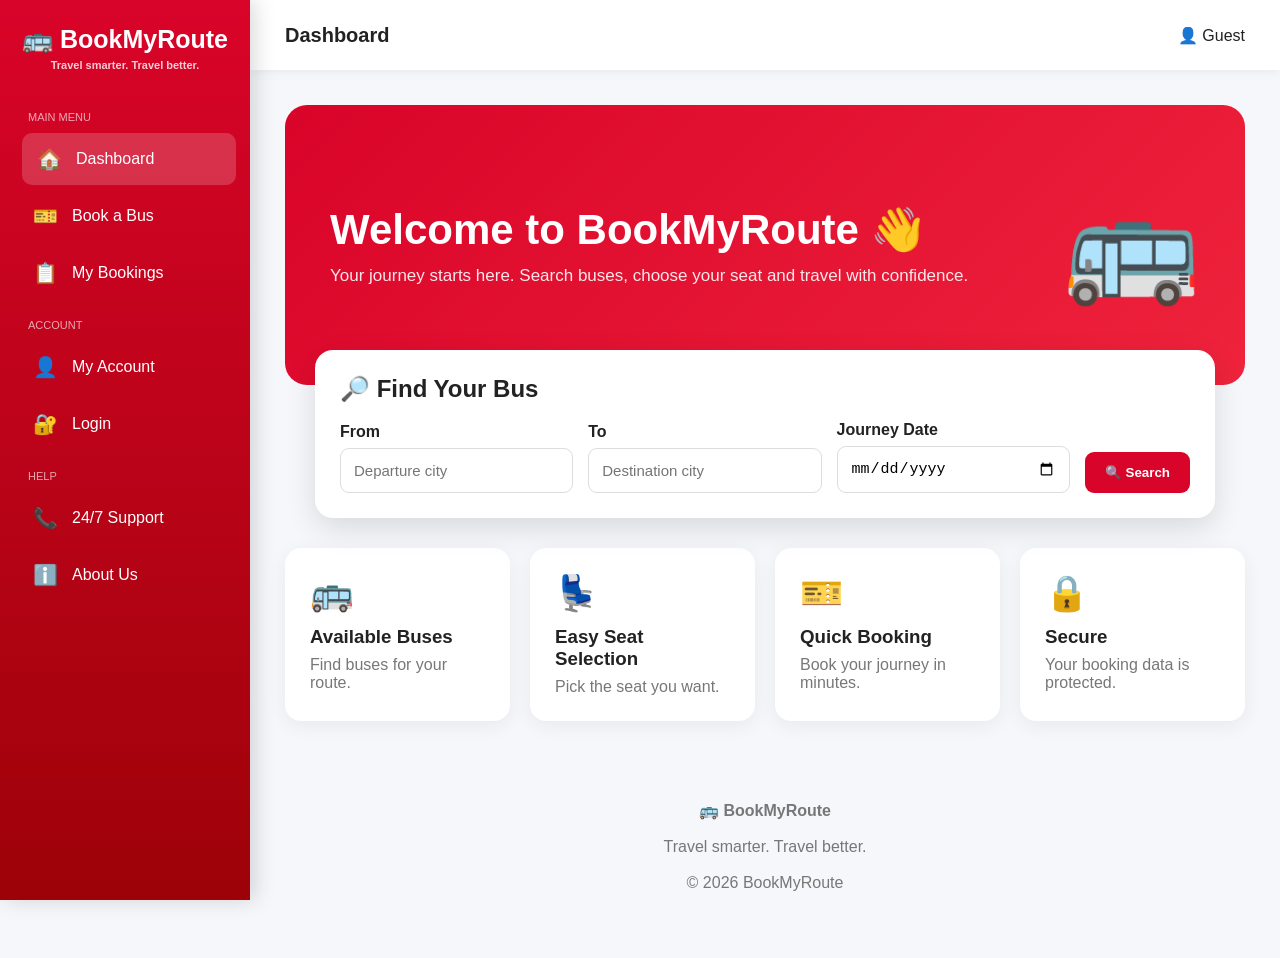
==== commit af96eca1: "Update index.html" ====
--- a/index.html
+++ b/index.html
@@ -5,1159 +5,262 @@
     <meta charset="UTF-8">
     <meta name="viewport" content="width=device-width, initial-scale=1.0">
 
-    <title>RebBus - Smart Bus Booking</title>
+    <title>BookMyRoute - Dashboard</title>
 
     <link rel="stylesheet" href="style.css">
-
-    <style>
-        * {
-            box-sizing: border-box;
-            scroll-behavior: smooth;
-        }
-
-        body {
-            margin: 0;
-            font-family: Arial, sans-serif;
-            background: #f5f7fb;
-            color: #222;
-        }
-
-        /* ================= HEADER ================= */
-
-        header {
-            background: linear-gradient(135deg, #e50914, #b00020);
-            color: white;
-            padding: 16px 5%;
-            display: flex;
-            align-items: center;
-            justify-content: space-between;
-            position: sticky;
-            top: 0;
-            z-index: 1000;
-            box-shadow: 0 3px 15px rgba(0,0,0,0.15);
-        }
-
-        .logo {
-            font-size: 26px;
-            font-weight: bold;
-            white-space: nowrap;
-        }
-
-        nav {
-            display: flex;
-            gap: 25px;
-        }
-
-        nav a,
-        .accountLinks a {
-            color: white;
-            text-decoration: none;
-            font-weight: bold;
-            cursor: pointer;
-        }
-
-        nav a:hover,
-        .accountLinks a:hover {
-            opacity: 0.75;
-        }
-
-        .accountLinks {
-            white-space: nowrap;
-        }
-
-        /* ================= HERO ================= */
-
-        .hero {
-            min-height: 520px;
-            padding: 70px 7%;
-            display: flex;
-            align-items: center;
-            justify-content: space-between;
-            background: linear-gradient(135deg, #fff1f2, #ffe4e6);
-        }
-
-        .heroText {
-            max-width: 850px;
-        }
-
-        .heroText h1 {
-            font-size: 52px;
-            margin-bottom: 10px;
-            color: #c70016;
-        }
-
-        .heroText h2 {
-            font-size: 28px;
-            margin-top: 0;
-        }
-
-        .heroText p {
-            font-size: 18px;
-            color: #555;
-        }
-
-        .busAnimation {
-            font-size: 130px;
-            animation: moveBus 3s infinite alternate ease-in-out;
-        }
-
-        @keyframes moveBus {
-            from {
-                transform: translateX(0);
-            }
-
-            to {
-                transform: translateX(40px);
-            }
-        }
-
-        /* ================= SEARCH ================= */
-
-        .searchBox {
-            margin-top: 35px;
-            background: white;
-            padding: 25px;
-            border-radius: 18px;
-            display: flex;
-            flex-wrap: wrap;
-            gap: 15px;
-            box-shadow: 0 10px 30px rgba(0,0,0,0.12);
-        }
-
-        .searchBox div {
-            display: flex;
-            flex-direction: column;
-        }
-
-        label {
-            font-weight: bold;
-            margin-bottom: 7px;
-        }
-
-        input,
-        select {
-            padding: 13px;
-            border: 1px solid #ddd;
-            border-radius: 8px;
-            font-size: 15px;
-            min-width: 180px;
-        }
-
-        button {
-            border: none;
-            border-radius: 9px;
-            padding: 13px 20px;
-            cursor: pointer;
-            font-weight: bold;
-        }
-
-        .searchButton {
-            background: #e50914;
-            color: white;
-            align-self: end;
-        }
-
-        .searchButton:hover,
-        .bookButton:hover {
-            background: #b00020;
-        }
-
-        /* ================= MAIN ================= */
-
-        main {
-            width: 90%;
-            max-width: 1200px;
-            margin: 40px auto;
-        }
-
-        .card {
-            background: white;
-            margin-bottom: 30px;
-            padding: 30px;
-            border-radius: 18px;
-            box-shadow: 0 6px 25px rgba(0,0,0,0.08);
-        }
-
-        .card h2 {
-            color: #c70016;
-        }
-
-        .formGrid {
-            display: grid;
-            grid-template-columns: repeat(2, 1fr);
-            gap: 20px;
-        }
-
-        /* ================= SEATS ================= */
-
-        #seatLayout {
-            text-align: center;
-            padding: 25px;
-        }
-
-        .seat {
-            background: #e8f0ff;
-            color: #333;
-            margin: 6px;
-            width: 55px;
-            height: 45px;
-            border-radius: 8px;
-        }
-
-        .seat:hover {
-            background: #c70016;
-            color: white;
-        }
-
-        .aisle {
-            display: inline-block;
-            width: 25px;
-        }
-
-        .selected {
-            font-size: 18px;
-        }
-
-        /* ================= BOOK BUTTON ================= */
-
-        .bookingSection {
-            text-align: center;
-            margin: 30px 0;
-        }
-
-        .bookButton {
-            background: #e50914;
-            color: white;
-            font-size: 18px;
-            padding: 16px 35px;
-        }
-
-        #message {
-            margin-top: 20px;
-        }
-
-        /* ================= BUS CARDS ================= */
-
-        #busList {
-            display: grid;
-            grid-template-columns: repeat(auto-fit, minmax(250px, 1fr));
-            gap: 20px;
-        }
-
-        .bus-card {
-            background: #fff;
-            border: 1px solid #eee;
-            border-radius: 15px;
-            padding: 20px;
-            box-shadow: 0 5px 15px rgba(0,0,0,0.07);
-        }
-
-        .bus-card h3 {
-            color: #c70016;
-        }
-
-        /* ================= DASHBOARD ================= */
-
-        .dashboard {
-            display: grid;
-            grid-template-columns: repeat(4, 1fr);
-            gap: 18px;
-            margin-bottom: 30px;
-        }
-
-        .dashboard-card {
-            background: white;
-            padding: 25px;
-            border-radius: 15px;
-            text-align: center;
-            box-shadow: 0 5px 20px rgba(0,0,0,0.07);
-        }
-
-        .dashboard-card span {
-            font-size: 35px;
-        }
-
-        .dashboard-card h3 {
-            margin-bottom: 5px;
-            color: #c70016;
-        }
-
-        /* ================= BOOKINGS ================= */
-
-        .booking-history {
-            overflow-x: auto;
-        }
-
-        .booking-table {
-            width: 100%;
-            border-collapse: collapse;
-            margin-top: 15px;
-        }
-
-        .booking-table th,
-        .booking-table td {
-            border-bottom: 1px solid #eee;
-            padding: 14px;
-            text-align: left;
-        }
-
-        .booking-table th {
-            background: #fff1f2;
-            color: #b00020;
-        }
-
-        .empty-message {
-            color: #777;
-            padding: 20px 0;
-        }
-
-        /* ================= ACCOUNT ================= */
-
-        .account-box {
-            display: grid;
-            grid-template-columns: 150px 1fr;
-            gap: 25px;
-            align-items: center;
-        }
-
-        .profile-icon {
-            width: 120px;
-            height: 120px;
-            border-radius: 50%;
-            background: #ffe4e6;
-            display: flex;
-            align-items: center;
-            justify-content: center;
-            font-size: 55px;
-        }
-
-        .account-info p {
-            margin: 10px 0;
-        }
-
-        .logoutButton {
-            background: #333;
-            color: white;
-        }
-
-        /* ================= LOGIN ================= */
-
-        .login-box {
-            max-width: 500px;
-            margin: auto;
-            background: #fff;
-            padding: 35px;
-            border-radius: 18px;
-            box-shadow: 0 8px 30px rgba(0,0,0,0.1);
-        }
-
-        .login-box input {
-            width: 100%;
-            margin-bottom: 15px;
-        }
-
-        .loginButton {
-            width: 100%;
-            background: #e50914;
-            color: white;
-        }
-
-        /* ================= SUPPORT ================= */
-
-        .support-grid {
-            display: grid;
-            grid-template-columns: repeat(3, 1fr);
-            gap: 20px;
-        }
-
-        .support-card {
-            padding: 25px;
-            border-radius: 15px;
-            background: #fff5f5;
-            text-align: center;
-        }
-
-        .support-card .icon {
-            font-size: 40px;
-        }
-
-        .emergency {
-            color: #d00000;
-            font-size: 22px;
-            font-weight: bold;
-        }
-
-        /* ================= ABOUT ================= */
-
-        .about-highlight {
-            background: linear-gradient(135deg, #c70016, #ff3344);
-            color: white;
-            border-radius: 18px;
-            padding: 35px;
-            margin-bottom: 25px;
-        }
-
-        .feature-grid {
-            display: grid;
-            grid-template-columns: repeat(3, 1fr);
-            gap: 20px;
-        }
-
-        .feature {
-            background: #f8f9ff;
-            padding: 25px;
-            border-radius: 15px;
-            text-align: center;
-        }
-
-        .feature span {
-            font-size: 40px;
-        }
-
-        /* ================= FOOTER ================= */
-
-        footer {
-            background: #171717;
-            color: white;
-            padding: 35px 7%;
-            margin-top: 60px;
-            text-align: center;
-        }
-
-        /* ================= MOBILE ================= */
-
-        @media (max-width: 850px) {
-
-            header {
-                flex-direction: column;
-                gap: 15px;
-            }
-
-            nav {
-                flex-wrap: wrap;
-                justify-content: center;
-            }
-
-            .hero {
-                flex-direction: column;
-                text-align: center;
-            }
-
-            .heroText h1 {
-                font-size: 38px;
-            }
-
-            .formGrid,
-            .support-grid,
-            .feature-grid,
-            .dashboard {
-                grid-template-columns: 1fr;
-            }
-
-            .account-box {
-                grid-template-columns: 1fr;
-                text-align: center;
-            }
-
-            .profile-icon {
-                margin: auto;
-            }
-        }
-    </style>
 </head>
 
-
 <body>
 
-<!-- ================= HEADER ================= -->
-
-<header>
+<!-- SIDEBAR -->
+
+<aside class="sidebar">
 
     <div class="logo">
-        🚌 RebBus
+        🚌 BookMyRoute
+        <small>Travel smarter. Travel better.</small>
     </div>
 
-    <nav>
-        <a href="#home">Home</a>
-        <a href="#bookings">Bookings</a>
-        <a href="#about">About Us</a>
-        <a href="#support">Contact</a>
-    </nav>
-
-    <div class="accountLinks">
-        📞 <a href="#support">24/7 Support</a>
-        &nbsp;&nbsp;
-        👤 <a href="#account">My Account</a>
+    <div class="menu-title">MAIN MENU</div>
+
+    <a href="index.html" class="active">
+        <span class="sidebar-icon">🏠</span>
+        Dashboard
+    </a>
+
+    <a href="booking.html">
+        <span class="sidebar-icon">🎫</span>
+        Book a Bus
+    </a>
+
+    <a href="bookings.html">
+        <span class="sidebar-icon">📋</span>
+        My Bookings
+    </a>
+
+    <div class="menu-title">ACCOUNT</div>
+
+    <a href="account.html">
+        <span class="sidebar-icon">👤</span>
+        My Account
+    </a>
+
+    <a href="login.html">
+        <span class="sidebar-icon">🔐</span>
+        Login
+    </a>
+
+    <div class="menu-title">HELP</div>
+
+    <a href="support.html">
+        <span class="sidebar-icon">📞</span>
+        24/7 Support
+    </a>
+
+    <a href="about.html">
+        <span class="sidebar-icon">ℹ️</span>
+        About Us
+    </a>
+
+</aside>
+
+
+<!-- MAIN -->
+
+<div class="main">
+
+    <div class="topbar">
+
+        <div class="topbar-title">
+            Dashboard
+        </div>
+
+        <div class="user-mini">
+            👤 Guest
+        </div>
+
     </div>
 
-</header>
-
-
-<!-- ================= HOME ================= -->
-
-<section class="hero" id="home">
-
-    <div class="heroText">
-
-        <h1>Book Your Bus Ticket</h1>
-
-        <h2>Easy. Fast. Reliable. 🚌</h2>
-
-        <p>
-            Search buses, choose your seat and book your journey
-            in just a few clicks.
-        </p>
-
-
-        <div class="searchBox">
+
+    <div class="content">
+
+
+        <!-- HERO -->
+
+        <section class="hero">
 
             <div>
-                <label>From</label>
-                <input
-                    type="text"
-                    id="source"
-                    placeholder="Enter source">
-            </div>
-
-
-            <div>
-                <label>To</label>
-                <input
-                    type="text"
-                    id="destination"
-                    placeholder="Enter destination">
-            </div>
-
-
-            <div>
-
-                <label>Journey Date</label>
-
-                <input
-                    type="date"
-                    id="journeyDate"
-                    min="">
-
-            </div>
-
-
-            <button
-                class="searchButton"
-                onclick="searchBus()">
-
-                🔍 Search Buses
-
-            </button>
-
-        </div>
+
+                <h1>Welcome to BookMyRoute 👋</h1>
+
+                <p>
+                    Your journey starts here.
+                    Search buses, choose your seat
+                    and travel with confidence.
+                </p>
+
+            </div>
+
+            <div class="hero-bus">
+                🚌
+            </div>
+
+        </section>
+
+
+        <!-- QUICK SEARCH -->
+
+        <div class="search-card">
+
+            <h2>🔎 Find Your Bus</h2>
+
+            <br>
+
+            <div class="search-grid">
+
+                <div class="field">
+
+                    <label>From</label>
+
+                    <input
+                        type="text"
+                        id="source"
+                        placeholder="Departure city">
+
+                </div>
+
+
+                <div class="field">
+
+                    <label>To</label>
+
+                    <input
+                        type="text"
+                        id="destination"
+                        placeholder="Destination city">
+
+                </div>
+
+
+                <div class="field">
+
+                    <label>Journey Date</label>
+
+                    <input
+                        type="date"
+                        id="journeyDate">
+
+                </div>
+
+
+                <button
+                    class="primary"
+                    onclick="searchBus()">
+
+                    🔍 Search
+
+                </button>
+
+            </div>
+
+        </div>
+
+
+        <!-- DASHBOARD CARDS -->
+
+        <div class="card-grid">
+
+            <div class="card">
+
+                <div class="stat-icon">🚌</div>
+
+                <h3>Available Buses</h3>
+
+                <p>
+                    Find buses for your route.
+                </p>
+
+            </div>
+
+
+            <div class="card">
+
+                <div class="stat-icon">💺</div>
+
+                <h3>Easy Seat Selection</h3>
+
+                <p>
+                    Pick the seat you want.
+                </p>
+
+            </div>
+
+
+            <div class="card">
+
+                <div class="stat-icon">🎫</div>
+
+                <h3>Quick Booking</h3>
+
+                <p>
+                    Book your journey in minutes.
+                </p>
+
+            </div>
+
+
+            <div class="card">
+
+                <div class="stat-icon">🔒</div>
+
+                <h3>Secure</h3>
+
+                <p>
+                    Your booking data is protected.
+                </p>
+
+            </div>
+
+        </div>
+
+
+        <footer>
+
+            🚌 <strong>BookMyRoute</strong>
+
+            <br><br>
+
+            Travel smarter. Travel better.
+
+            <br><br>
+
+            © 2026 BookMyRoute
+
+        </footer>
 
     </div>
 
-
-    <div class="busAnimation">
-        🚌
-    </div>
-
-</section>
-
-
-<main>
-
-
-<!-- ================= DASHBOARD ================= -->
-
-<section class="card">
-
-    <h2>📊 RebBus Dashboard</h2>
-
-    <div class="dashboard">
-
-        <div class="dashboard-card">
-            <span>🚌</span>
-            <h3>Easy Booking</h3>
-            <p>Book your journey quickly.</p>
-        </div>
-
-        <div class="dashboard-card">
-            <span>💺</span>
-            <h3>Seat Selection</h3>
-            <p>Choose your preferred seat.</p>
-        </div>
-
-        <div class="dashboard-card">
-            <span>🔒</span>
-            <h3>Secure</h3>
-            <p>Your booking information is protected.</p>
-        </div>
-
-        <div class="dashboard-card">
-            <span>📞</span>
-            <h3>24/7 Support</h3>
-            <p>Help whenever you need it.</p>
-        </div>
-
-    </div>
-
-</section>
-
-
-<!-- ================= CUSTOMER DETAILS ================= -->
-
-<section class="card" id="bookingForm">
-
-    <h2>👤 Passenger Details</h2>
-
-    <div class="formGrid">
-
-        <div>
-            <label>Full Name</label>
-
-            <input
-                type="text"
-                id="name"
-                placeholder="Enter your full name">
-        </div>
-
-
-        <div>
-            <label>Age</label>
-
-            <input
-                type="number"
-                id="age"
-                placeholder="Enter age">
-        </div>
-
-
-        <div>
-            <label>Gender</label>
-
-            <select id="gender">
-
-                <option value="">
-                    Select Gender
-                </option>
-
-                <option value="Female">
-                    Female
-                </option>
-
-                <option value="Male">
-                    Male
-                </option>
-
-                <option value="Other">
-                    Other
-                </option>
-
-            </select>
-
-        </div>
-
-
-        <div>
-
-            <label>Seat Preference</label>
-
-            <select id="seatPreference">
-
-                <option value="">
-                    Select Preference
-                </option>
-
-                <option value="Window">
-                    Window
-                </option>
-
-                <option value="Aisle">
-                    Aisle
-                </option>
-
-                <option value="Any">
-                    Any
-                </option>
-
-            </select>
-
-        </div>
-
-
-        <div>
-
-            <label>Phone Number</label>
-
-            <input
-                type="text"
-                id="phone"
-                placeholder="10-digit mobile number">
-
-        </div>
-
-
-        <div>
-
-            <label>Email ID</label>
-
-            <input
-                type="email"
-                id="email"
-                placeholder="Enter your email">
-
-        </div>
-
-    </div>
-
-</section>
-
-
-<!-- ================= SEAT SELECTION ================= -->
-
-<section class="card">
-
-    <h2>💺 Select Your Seat</h2>
-
-    <div id="seatLayout">
-
-        <button class="seat" onclick="selectSeat(this)">1</button>
-        <button class="seat" onclick="selectSeat(this)">2</button>
-
-        <span class="aisle"></span>
-
-        <button class="seat" onclick="selectSeat(this)">3</button>
-        <button class="seat" onclick="selectSeat(this)">4</button>
-
-        <br>
-
-        <button class="seat" onclick="selectSeat(this)">5</button>
-        <button class="seat" onclick="selectSeat(this)">6</button>
-
-        <span class="aisle"></span>
-
-        <button class="seat" onclick="selectSeat(this)">7</button>
-        <button class="seat" onclick="selectSeat(this)">8</button>
-
-        <br>
-
-        <button class="seat" onclick="selectSeat(this)">9</button>
-        <button class="seat" onclick="selectSeat(this)">10</button>
-
-        <span class="aisle"></span>
-
-        <button class="seat" onclick="selectSeat(this)">11</button>
-        <button class="seat" onclick="selectSeat(this)">12</button>
-
-    </div>
-
-
-    <p class="selected">
-
-        Selected Seat:
-
-        <strong id="selectedSeat">
-            None
-        </strong>
-
-    </p>
-
-</section>
-
-
-<!-- ================= BOOK BUTTON ================= -->
-
-<section class="bookingSection">
-
-    <button
-        class="bookButton"
-        onclick="bookTicket()">
-
-        🎫 Book Ticket
-
-    </button>
-
-    <h2 id="message"></h2>
-
-</section>
-
-
-<!-- ================= AVAILABLE BUSES ================= -->
-
-<section class="card buses">
-
-    <h2>🚌 Available Buses</h2>
-
-    <div id="busList">
-
-        <p>
-            Search for buses to see available options.
-        </p>
-
-    </div>
-
-</section>
-
-
-<!-- ================= MY BOOKINGS ================= -->
-
-<section class="card" id="bookings">
-
-    <h2>🎫 My Bookings</h2>
-
-    <p>
-        Your confirmed journeys will appear here.
-    </p>
-
-    <div class="booking-history">
-
-        <table class="booking-table">
-
-            <thead>
-
-                <tr>
-                    <th>Booking ID</th>
-                    <th>Bus</th>
-                    <th>Route</th>
-                    <th>Date</th>
-                    <th>Seat</th>
-                    <th>Status</th>
-                </tr>
-
-            </thead>
-
-
-            <tbody id="bookingHistory">
-
-                <tr>
-                    <td colspan="6" class="empty-message">
-                        No bookings displayed yet.
-                    </td>
-                </tr>
-
-            </tbody>
-
-        </table>
-
-    </div>
-
-</section>
-
-
-<!-- ================= MY ACCOUNT ================= -->
-
-<section class="card" id="account">
-
-    <h2>👤 My Account</h2>
-
-    <div class="account-box">
-
-        <div class="profile-icon">
-            👤
-        </div>
-
-
-        <div class="account-info">
-
-            <p>
-                <strong>Name:</strong>
-                <span id="accountName">
-                    Guest User
-                </span>
-            </p>
-
-            <p>
-                <strong>Email:</strong>
-                <span id="accountEmail">
-                    Not logged in
-                </span>
-            </p>
-
-            <p>
-                <strong>Phone:</strong>
-                <span id="accountPhone">
-                    Not available
-                </span>
-            </p>
-
-            <p>
-                <strong>Status:</strong>
-                <span>
-                    Guest
-                </span>
-            </p>
-
-            <button
-                class="logoutButton"
-                onclick="alert('Login system will be connected next.')">
-
-                🚪 Logout
-
-            </button>
-
-        </div>
-
-    </div>
-
-</section>
-
-
-<!-- ================= LOGIN ================= -->
-
-<section class="card">
-
-    <h2>🔐 Login / Register</h2>
-
-    <div class="login-box">
-
-        <input
-            type="email"
-            id="loginEmail"
-            placeholder="Email address">
-
-        <input
-            type="password"
-            id="loginPassword"
-            placeholder="Password">
-
-        <button
-            class="loginButton"
-            onclick="alert('Secure login will be connected to the database next.')">
-
-            🔐 Login
-
-        </button>
-
-        <p style="text-align:center;">
-            New to RebBus?
-            <strong>Create an account</strong>
-        </p>
-
-    </div>
-
-</section>
-
-
-<!-- ================= SUPPORT ================= -->
-
-<section class="card" id="support">
-
-    <h2>📞 24/7 Support & Emergency Help</h2>
-
-    <div class="support-grid">
-
-        <div class="support-card">
-
-            <div class="icon">🚑</div>
-
-            <h3>Emergency</h3>
-
-            <p class="emergency">
-                112
-            </p>
-
-            <p>
-                National emergency number
-            </p>
-
-        </div>
-
-
-        <div class="support-card">
-
-            <div class="icon">🚓</div>
-
-            <h3>Police</h3>
-
-            <p class="emergency">
-                100
-            </p>
-
-            <p>
-                Police emergency assistance
-            </p>
-
-        </div>
-
-
-        <div class="support-card">
-
-            <div class="icon">🚒</div>
-
-            <h3>Fire</h3>
-
-            <p class="emergency">
-                101
-            </p>
-
-            <p>
-                Fire emergency assistance
-            </p>
-
-        </div>
-
-    </div>
-
-
-    <br>
-
-
-    <div class="support-grid">
-
-        <div class="support-card">
-
-            <div class="icon">🚌</div>
-
-            <h3>Booking Help</h3>
-
-            <p>
-                Need help with your bus booking?
-            </p>
-
-        </div>
-
-
-        <div class="support-card">
-
-            <div class="icon">💺</div>
-
-            <h3>Seat Problems</h3>
-
-            <p>
-                Contact support for seat-related issues.
-            </p>
-
-        </div>
-
-
-        <div class="support-card">
-
-            <div class="icon">📧</div>
-
-            <h3>Email Support</h3>
-
-            <p>
-                support@rebbus.com
-            </p>
-
-        </div>
-
-    </div>
-
-</section>
-
-
-<!-- ================= ABOUT ================= -->
-
-<section class="card" id="about">
-
-    <div class="about-highlight">
-
-        <h2>🚌 About RebBus</h2>
-
-        <p>
-            RebBus is a smart bus booking platform designed
-            to make travelling simple, fast and convenient.
-        </p>
-
-        <p>
-            Our goal is to bring bus search, seat selection,
-            passenger details and booking into one easy platform.
-        </p>
-
-    </div>
-
-
-    <h2>✨ Our Theme</h2>
-
-    <div class="feature-grid">
-
-        <div class="feature">
-
-            <span>⚡</span>
-
-            <h3>Fast</h3>
-
-            <p>
-                Quick bus searching and simple booking.
-            </p>
-
-        </div>
-
-
-        <div class="feature">
-
-            <span>🔒</span>
-
-            <h3>Reliable</h3>
-
-            <p>
-                Designed with secure database-backed bookings.
-            </p>
-
-        </div>
-
-
-        <div class="feature">
-
-            <span>❤️</span>
-
-            <h3>User Friendly</h3>
-
-            <p>
-                A simple interface designed for everyday travellers.
-            </p>
-
-        </div>
-
-    </div>
-
-</section>
-
-
-</main>
-
-
-<!-- ================= FOOTER ================= -->
-
-<footer>
-
-    <h2>🚌 RebBus</h2>
-
-    <p>
-        Easy. Fast. Reliable.
-    </p>
-
-    <p>
-        © 2026 RebBus. All Rights Reserved.
-    </p>
-
-</footer>
-
-
-<!-- ================= DATE VALIDATION ================= -->
+</div>
+
 
 <script>
 
-    const today = new Date();
-
-    const yyyy = today.getFullYear();
-
-    const mm = String(today.getMonth() + 1).padStart(2, '0');
-
-    const dd = String(today.getDate()).padStart(2, '0');
-
-    const journeyDate =
-        document.getElementById("journeyDate");
-
-    journeyDate.min =
-        `${yyyy}-${mm}-${dd}`;
+const today = new Date();
+
+const yyyy = today.getFullYear();
+
+const mm =
+    String(today.getMonth() + 1).padStart(2, '0');
+
+const dd =
+    String(today.getDate()).padStart(2, '0');
+
+document.getElementById("journeyDate").min =
+    `${yyyy}-${mm}-${dd}`;
 
 </script>
 
-
-<!-- KEEP YOUR EXISTING JAVASCRIPT -->
-
 <script src="script.js"></script>
 
-
 </body>
-
 </html>
--- a/style.css
+++ b/style.css
@@ -1,89 +1,162 @@
-
 * {
     box-sizing: border-box;
+    margin: 0;
+    padding: 0;
+}
+
+html {
+    scroll-behavior: smooth;
 }
 
 body {
-    margin: 0;
     font-family: Arial, sans-serif;
-    background: #f5f6fa;
+    background: #f5f7fb;
     color: #222;
 }
 
-header {
-    height: 75px;
-    background: #d71920;
-    color: white;
+/* SIDEBAR */
+
+.sidebar {
+    position: fixed;
+    left: 0;
+    top: 0;
+    width: 250px;
+    height: 100vh;
+    background: linear-gradient(180deg, #d90429, #9d0208);
+    color: white;
+    padding: 25px 18px;
+    z-index: 1000;
+    box-shadow: 5px 0 20px rgba(0,0,0,0.15);
+}
+
+.logo {
+    font-size: 25px;
+    font-weight: bold;
+    text-align: center;
+    margin-bottom: 40px;
+}
+
+.logo small {
+    display: block;
+    font-size: 11px;
+    opacity: 0.8;
+    margin-top: 5px;
+}
+
+.menu-title {
+    font-size: 11px;
+    text-transform: uppercase;
+    opacity: 0.65;
+    margin: 20px 10px 10px;
+}
+
+.sidebar a {
+    display: flex;
+    align-items: center;
+    gap: 14px;
+    padding: 14px 15px;
+    margin: 5px 0;
+    border-radius: 10px;
+    color: white;
+    text-decoration: none;
+    transition: 0.25s;
+}
+
+.sidebar a:hover,
+.sidebar a.active {
+    background: rgba(255,255,255,0.18);
+    transform: translateX(4px);
+}
+
+.sidebar-icon {
+    font-size: 20px;
+}
+
+/* MAIN */
+
+.main {
+    margin-left: 250px;
+    min-height: 100vh;
+}
+
+/* TOP BAR */
+
+.topbar {
+    height: 70px;
+    background: white;
     display: flex;
     align-items: center;
     justify-content: space-between;
-    padding: 0 6%;
-}
-
-.logo {
-    font-size: 28px;
+    padding: 0 35px;
+    box-shadow: 0 2px 10px rgba(0,0,0,0.06);
+}
+
+.topbar-title {
+    font-size: 20px;
     font-weight: bold;
 }
 
-nav span {
-    margin: 0 18px;
-    cursor: pointer;
-}
-
-.hero {
-    min-height: 430px;
-    background: linear-gradient(120deg, #ffd6d6, #fff);
+.user-mini {
     display: flex;
     align-items: center;
+    gap: 10px;
+}
+
+/* CONTENT */
+
+.content {
+    padding: 35px;
+}
+
+/* HERO */
+
+.hero {
+    background: linear-gradient(135deg, #d90429, #ef233c);
+    color: white;
+    border-radius: 22px;
+    padding: 45px;
+    display: flex;
     justify-content: space-between;
-    padding: 50px 7%;
+    align-items: center;
+    min-height: 280px;
     overflow: hidden;
 }
 
-.heroText {
-    width: 58%;
-}
-
 .hero h1 {
-    font-size: 48px;
-    margin: 0;
-}
-
-.hero h2 {
-    font-size: 28px;
-    color: #d71920;
+    font-size: 42px;
+    margin-bottom: 12px;
 }
 
 .hero p {
-    font-size: 18px;
-}
-
-.busAnimation {
-    font-size: 180px;
-    animation: moveBus 3s infinite alternate ease-in-out;
-}
-
-@keyframes moveBus {
-    from {
-        transform: translateX(0);
-    }
-
-    to {
-        transform: translateX(45px);
-    }
-}
-
-.searchBox {
-    background: white;
-    padding: 20px;
-    border-radius: 15px;
-    display: flex;
+    font-size: 17px;
+    opacity: 0.9;
+}
+
+.hero-bus {
+    font-size: 110px;
+}
+
+/* SEARCH */
+
+.search-card {
+    background: white;
+    margin-top: -35px;
+    margin-left: 30px;
+    margin-right: 30px;
+    padding: 25px;
+    border-radius: 18px;
+    position: relative;
+    box-shadow: 0 10px 30px rgba(0,0,0,0.12);
+}
+
+.search-grid {
+    display: grid;
+    grid-template-columns: 1fr 1fr 1fr auto;
     gap: 15px;
     align-items: end;
-    box-shadow: 0 8px 25px rgba(0,0,0,0.15);
-}
-
-label {
+}
+
+.field label {
     display: block;
     font-weight: bold;
     margin-bottom: 7px;
@@ -94,106 +167,248 @@
     width: 100%;
     padding: 13px;
     border: 1px solid #ddd;
-    border-radius: 8px;
+    border-radius: 9px;
     font-size: 15px;
-}
-
-.searchBox input {
-    width: 160px;
 }
 
 button {
     border: none;
     cursor: pointer;
-}
-
-.searchBox button,
-.bookButton {
-    background: #d71920;
-    color: white;
-    padding: 14px 22px;
-    border-radius: 8px;
+    border-radius: 9px;
+    padding: 13px 20px;
     font-weight: bold;
-    font-size: 15px;
-}
-
-main {
-    width: 90%;
-    max-width: 1200px;
-    margin: 35px auto;
+}
+
+.primary {
+    background: #d90429;
+    color: white;
+}
+
+.primary:hover {
+    background: #9d0208;
+}
+
+/* CARDS */
+
+.card-grid {
+    display: grid;
+    grid-template-columns: repeat(4, 1fr);
+    gap: 20px;
+    margin-top: 30px;
 }
 
 .card {
     background: white;
+    padding: 25px;
+    border-radius: 16px;
+    box-shadow: 0 5px 20px rgba(0,0,0,0.06);
+}
+
+.stat-icon {
+    font-size: 35px;
+}
+
+.card h3 {
+    margin-top: 12px;
+}
+
+.card p {
+    color: #777;
+    margin-top: 8px;
+}
+
+/* SECTION */
+
+.page-title {
+    margin-bottom: 8px;
+    font-size: 30px;
+}
+
+.page-subtitle {
+    color: #777;
+    margin-bottom: 25px;
+}
+
+/* BOOKING FORM */
+
+.form-card {
+    background: white;
     padding: 30px;
+    border-radius: 18px;
     margin-bottom: 25px;
-    border-radius: 15px;
-    box-shadow: 0 5px 20px rgba(0,0,0,0.08);
-}
-
-.card h2 {
-    color: #d71920;
-}
-
-.formGrid {
+    box-shadow: 0 5px 20px rgba(0,0,0,0.06);
+}
+
+.form-grid {
     display: grid;
     grid-template-columns: 1fr 1fr;
     gap: 20px;
 }
 
-#seatLayout {
-    background: #f5f6fa;
+/* SEATS */
+
+.seats {
+    text-align: center;
+}
+
+.seat {
+    width: 55px;
+    height: 45px;
+    margin: 6px;
+    background: #e8f0ff;
+    color: #222;
+}
+
+.seat:hover {
+    background: #d90429;
+    color: white;
+}
+
+.aisle {
+    display: inline-block;
+    width: 25px;
+}
+
+/* TABLE */
+
+.table-wrapper {
+    overflow-x: auto;
+    background: white;
+    border-radius: 15px;
+    padding: 20px;
+}
+
+table {
+    width: 100%;
+    border-collapse: collapse;
+}
+
+th,
+td {
+    padding: 15px;
+    border-bottom: 1px solid #eee;
+    text-align: left;
+}
+
+th {
+    background: #fff0f2;
+    color: #b00020;
+}
+
+/* SUPPORT */
+
+.support-grid {
+    display: grid;
+    grid-template-columns: repeat(3, 1fr);
+    gap: 20px;
+}
+
+.support-card {
+    background: white;
     padding: 30px;
     text-align: center;
-    border-radius: 15px;
-}
-
-.seat {
-    width: 60px;
-    height: 50px;
-    margin: 7px;
-    background: #65b741;
-    color: white;
-    border-radius: 9px;
-    font-size: 17px;
+    border-radius: 16px;
+    box-shadow: 0 5px 20px rgba(0,0,0,0.06);
+}
+
+.support-card span {
+    font-size: 45px;
+}
+
+.emergency {
+    font-size: 24px;
     font-weight: bold;
-}
-
-.seat:hover {
-    transform: scale(1.08);
-}
-
-.seat.selected {
-    background: #2878e8;
-}
-
-.aisle {
-    display: inline-block;
-    width: 35px;
-}
-
-.selected {
-    background: #e9f8e7;
-    padding: 15px;
-    border-radius: 8px;
-    font-size: 18px;
-}
-
-.bookingSection {
+    color: #d90429;
+    margin-top: 10px;
+}
+
+/* ABOUT */
+
+.about-box {
+    background: linear-gradient(135deg, #d90429, #ef233c);
+    color: white;
+    padding: 40px;
+    border-radius: 20px;
+}
+
+.features {
+    display: grid;
+    grid-template-columns: repeat(3, 1fr);
+    gap: 20px;
+    margin-top: 25px;
+}
+
+/* LOGIN */
+
+.login-container {
+    max-width: 450px;
+    margin: 50px auto;
+    background: white;
+    padding: 35px;
+    border-radius: 18px;
+    box-shadow: 0 8px 30px rgba(0,0,0,0.1);
+}
+
+.login-container h2 {
     text-align: center;
-}
-
-.bookButton {
-    width: 50%;
-    font-size: 20px;
-}
-
-#message {
-    color: green;
-}
-
-.buses p {
-    padding: 15px;
-    background: #f8f8f8;
-    border-radius: 8px;
-}+    margin-bottom: 25px;
+}
+
+.login-container input {
+    margin-bottom: 15px;
+}
+
+/* FOOTER */
+
+footer {
+    margin-top: 50px;
+    padding: 30px;
+    text-align: center;
+    color: #777;
+}
+
+/* MOBILE */
+
+@media (max-width: 900px) {
+
+    .sidebar {
+        width: 190px;
+    }
+
+    .main {
+        margin-left: 190px;
+    }
+
+    .search-grid,
+    .card-grid,
+    .support-grid,
+    .features {
+        grid-template-columns: 1fr 1fr;
+    }
+}
+
+@media (max-width: 600px) {
+
+    .sidebar {
+        position: relative;
+        width: 100%;
+        height: auto;
+    }
+
+    .main {
+        margin-left: 0;
+    }
+
+    .search-grid,
+    .form-grid,
+    .card-grid,
+    .support-grid,
+    .features {
+        grid-template-columns: 1fr;
+    }
+
+    .hero {
+        flex-direction: column;
+        text-align: center;
+    }
+}
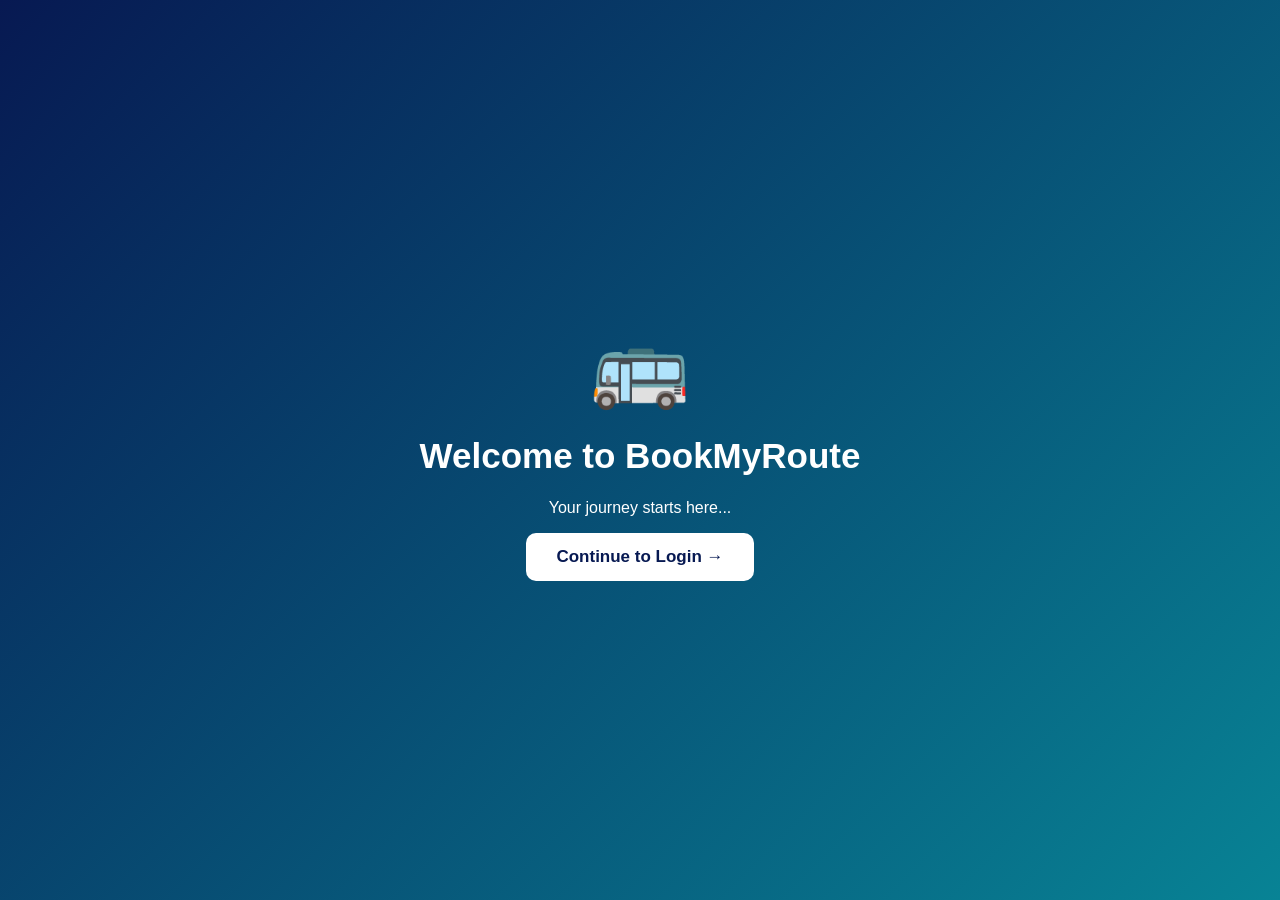
==== commit 190f89be: "Update index.html" ====
--- a/index.html
+++ b/index.html
@@ -1,266 +1,76 @@
 <!DOCTYPE html>
-<html lang="en">
+<html>
+<head>
+    <title>BookMyRoute</title>
 
-<head>
-    <meta charset="UTF-8">
-    <meta name="viewport" content="width=device-width, initial-scale=1.0">
+    <style>
+        body {
+            margin: 0;
+            height: 100vh;
+            display: flex;
+            justify-content: center;
+            align-items: center;
+            background: linear-gradient(135deg, #071952, #088395);
+            font-family: Arial, sans-serif;
+            color: white;
+        }
 
-    <title>BookMyRoute - Dashboard</title>
+        .box {
+            text-align: center;
+        }
 
-    <link rel="stylesheet" href="style.css">
+        .bus {
+            font-size: 80px;
+            animation: move 1.5s infinite alternate;
+        }
+
+        @keyframes move {
+            from {
+                transform: translateX(-15px);
+            }
+            to {
+                transform: translateX(15px);
+            }
+        }
+
+        h1 {
+            font-size: 35px;
+        }
+
+        button {
+            padding: 14px 30px;
+            border: none;
+            border-radius: 10px;
+            background: white;
+            color: #071952;
+            font-size: 17px;
+            font-weight: bold;
+            cursor: pointer;
+        }
+    </style>
 </head>
 
 <body>
 
-<!-- SIDEBAR -->
+    <div class="box">
 
-<aside class="sidebar">
+        <div class="bus">🚌</div>
 
-    <div class="logo">
-        🚌 BookMyRoute
-        <small>Travel smarter. Travel better.</small>
-    </div>
+        <h1>Welcome to BookMyRoute</h1>
 
-    <div class="menu-title">MAIN MENU</div>
+        <p>Your journey starts here...</p>
 
-    <a href="index.html" class="active">
-        <span class="sidebar-icon">🏠</span>
-        Dashboard
-    </a>
-
-    <a href="booking.html">
-        <span class="sidebar-icon">🎫</span>
-        Book a Bus
-    </a>
-
-    <a href="bookings.html">
-        <span class="sidebar-icon">📋</span>
-        My Bookings
-    </a>
-
-    <div class="menu-title">ACCOUNT</div>
-
-    <a href="account.html">
-        <span class="sidebar-icon">👤</span>
-        My Account
-    </a>
-
-    <a href="login.html">
-        <span class="sidebar-icon">🔐</span>
-        Login
-    </a>
-
-    <div class="menu-title">HELP</div>
-
-    <a href="support.html">
-        <span class="sidebar-icon">📞</span>
-        24/7 Support
-    </a>
-
-    <a href="about.html">
-        <span class="sidebar-icon">ℹ️</span>
-        About Us
-    </a>
-
-</aside>
-
-
-<!-- MAIN -->
-
-<div class="main">
-
-    <div class="topbar">
-
-        <div class="topbar-title">
-            Dashboard
-        </div>
-
-        <div class="user-mini">
-            👤 Guest
-        </div>
+        <button onclick="openLogin()">
+            Continue to Login →
+        </button>
 
     </div>
 
-
-    <div class="content">
-
-
-        <!-- HERO -->
-
-        <section class="hero">
-
-            <div>
-
-                <h1>Welcome to BookMyRoute 👋</h1>
-
-                <p>
-                    Your journey starts here.
-                    Search buses, choose your seat
-                    and travel with confidence.
-                </p>
-
-            </div>
-
-            <div class="hero-bus">
-                🚌
-            </div>
-
-        </section>
-
-
-        <!-- QUICK SEARCH -->
-
-        <div class="search-card">
-
-            <h2>🔎 Find Your Bus</h2>
-
-            <br>
-
-            <div class="search-grid">
-
-                <div class="field">
-
-                    <label>From</label>
-
-                    <input
-                        type="text"
-                        id="source"
-                        placeholder="Departure city">
-
-                </div>
-
-
-                <div class="field">
-
-                    <label>To</label>
-
-                    <input
-                        type="text"
-                        id="destination"
-                        placeholder="Destination city">
-
-                </div>
-
-
-                <div class="field">
-
-                    <label>Journey Date</label>
-
-                    <input
-                        type="date"
-                        id="journeyDate">
-
-                </div>
-
-
-                <button
-                    class="primary"
-                    onclick="searchBus()">
-
-                    🔍 Search
-
-                </button>
-
-            </div>
-
-        </div>
-
-
-        <!-- DASHBOARD CARDS -->
-
-        <div class="card-grid">
-
-            <div class="card">
-
-                <div class="stat-icon">🚌</div>
-
-                <h3>Available Buses</h3>
-
-                <p>
-                    Find buses for your route.
-                </p>
-
-            </div>
-
-
-            <div class="card">
-
-                <div class="stat-icon">💺</div>
-
-                <h3>Easy Seat Selection</h3>
-
-                <p>
-                    Pick the seat you want.
-                </p>
-
-            </div>
-
-
-            <div class="card">
-
-                <div class="stat-icon">🎫</div>
-
-                <h3>Quick Booking</h3>
-
-                <p>
-                    Book your journey in minutes.
-                </p>
-
-            </div>
-
-
-            <div class="card">
-
-                <div class="stat-icon">🔒</div>
-
-                <h3>Secure</h3>
-
-                <p>
-                    Your booking data is protected.
-                </p>
-
-            </div>
-
-        </div>
-
-
-        <footer>
-
-            🚌 <strong>BookMyRoute</strong>
-
-            <br><br>
-
-            Travel smarter. Travel better.
-
-            <br><br>
-
-            © 2026 BookMyRoute
-
-        </footer>
-
-    </div>
-
-</div>
-
-
-<script>
-
-const today = new Date();
-
-const yyyy = today.getFullYear();
-
-const mm =
-    String(today.getMonth() + 1).padStart(2, '0');
-
-const dd =
-    String(today.getDate()).padStart(2, '0');
-
-document.getElementById("journeyDate").min =
-    `${yyyy}-${mm}-${dd}`;
-
-</script>
-
-<script src="script.js"></script>
+    <script>
+        function openLogin() {
+            window.location.href = "login.html";
+        }
+    </script>
 
 </body>
 </html>
